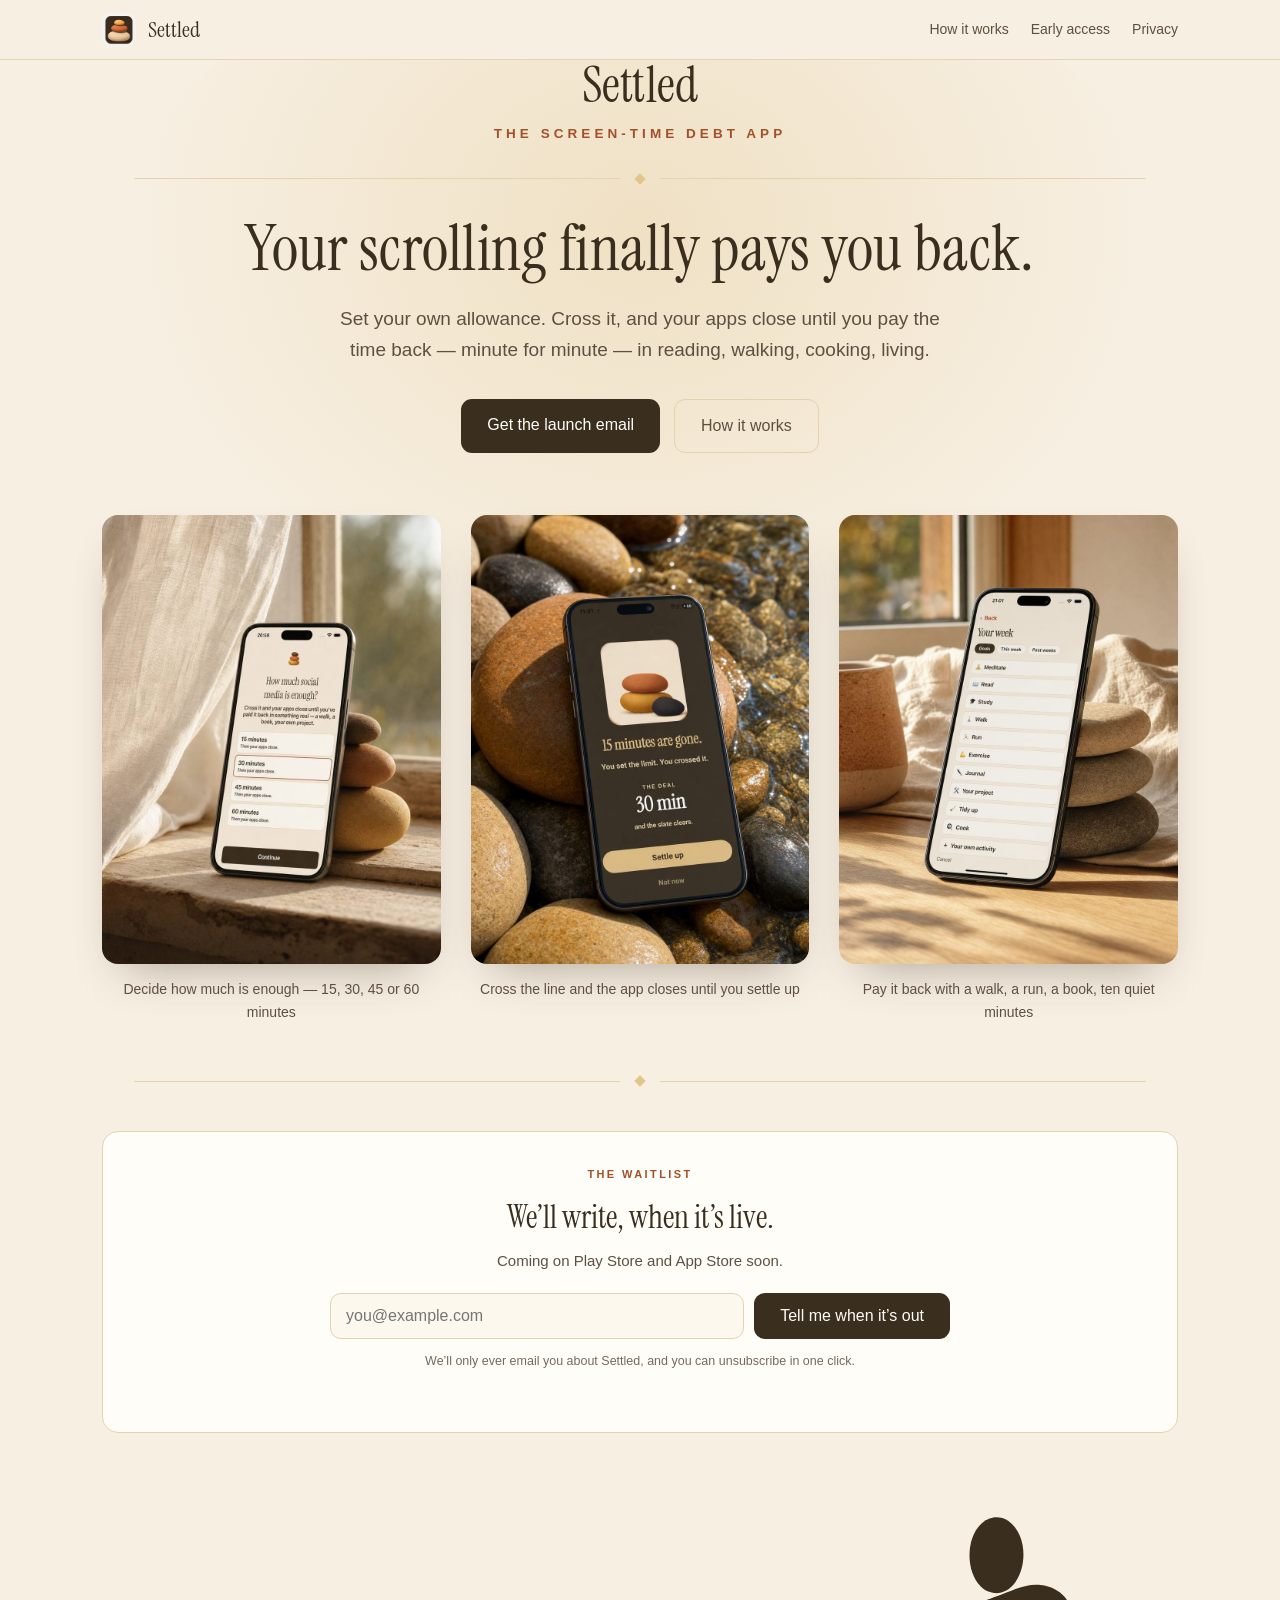
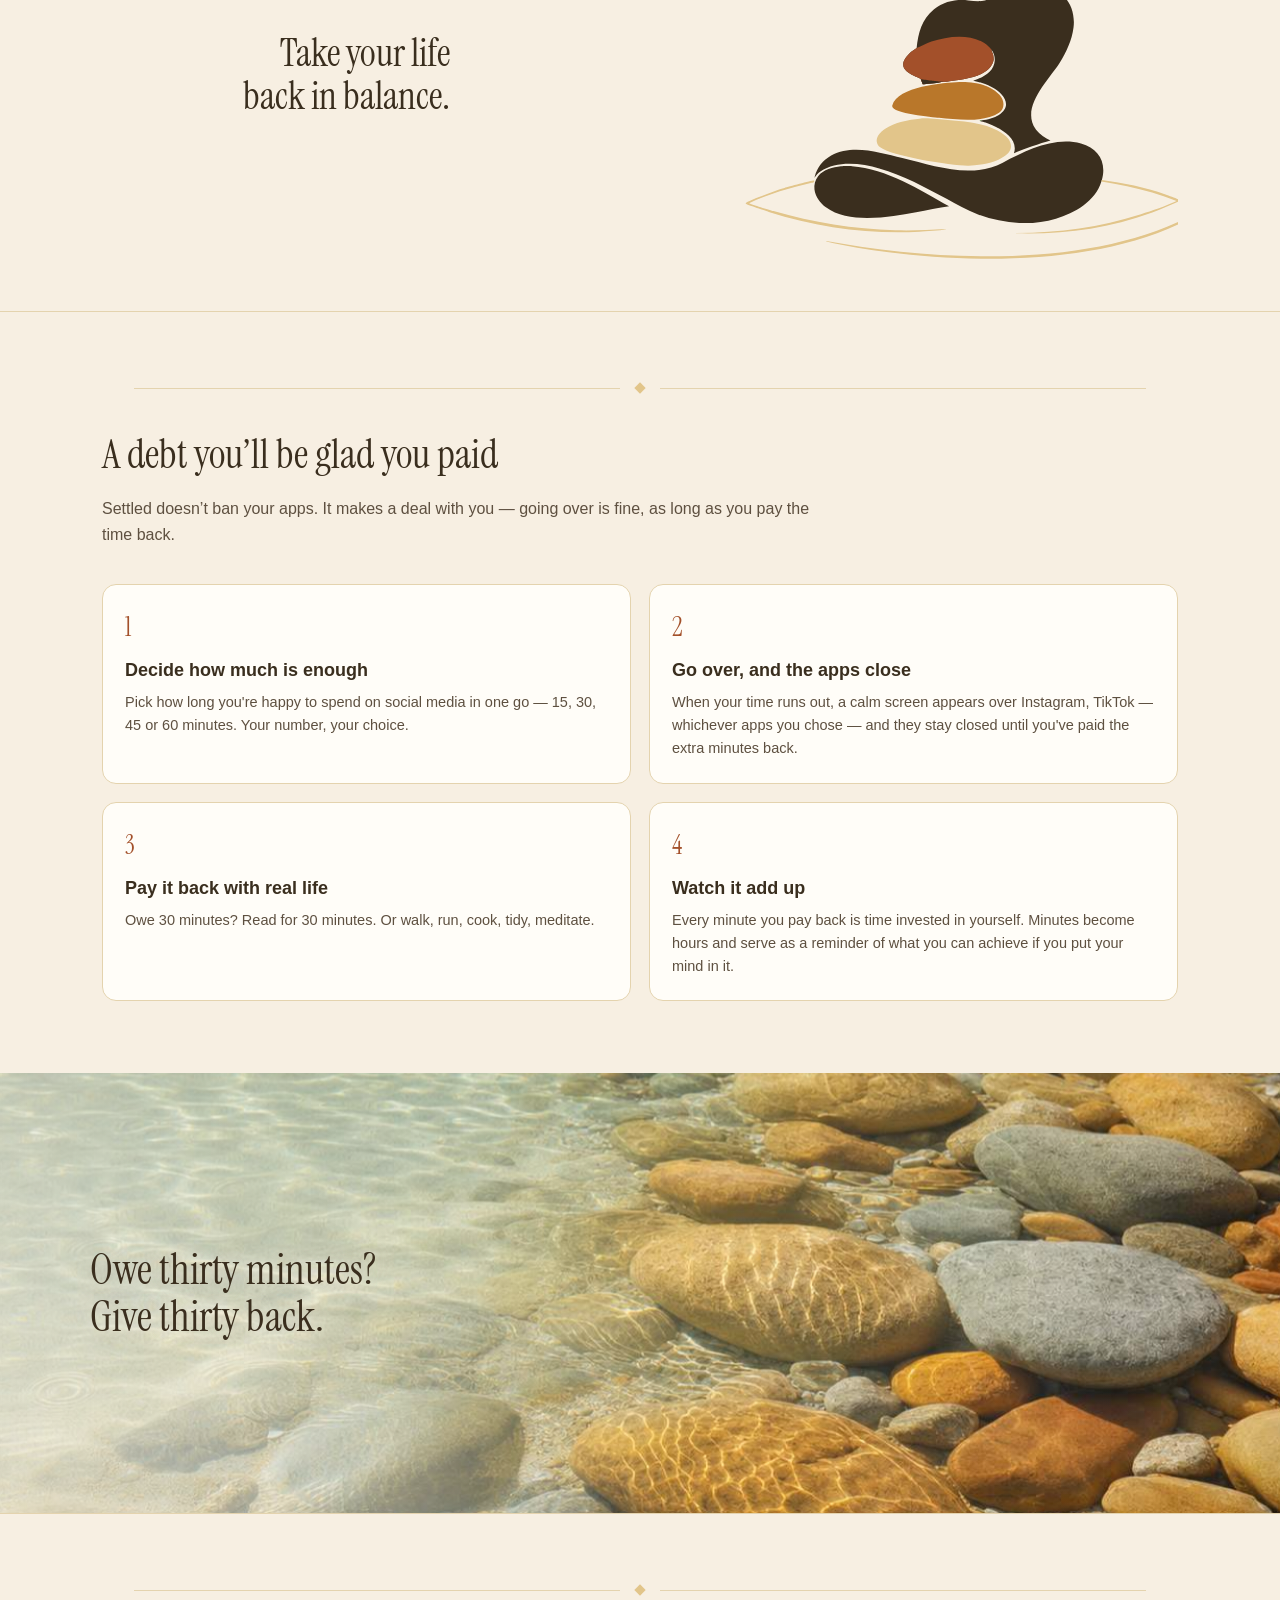
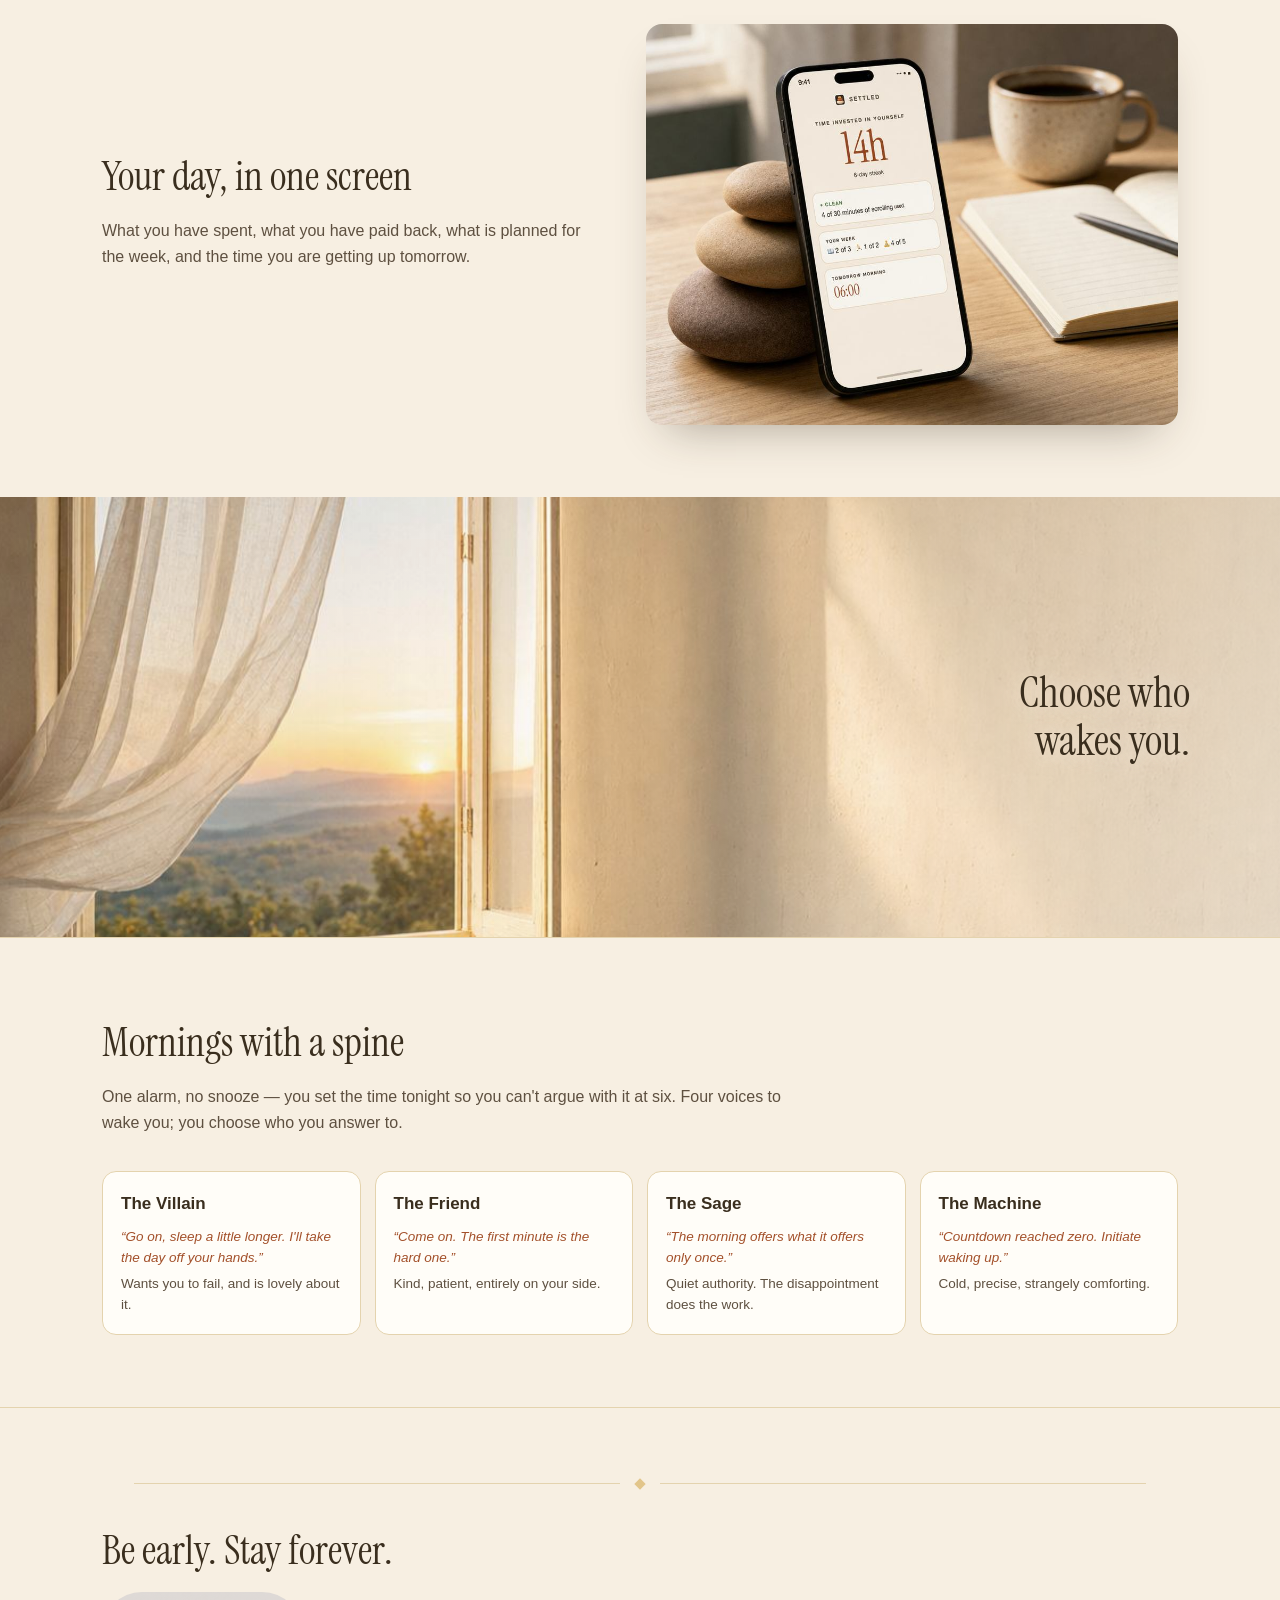
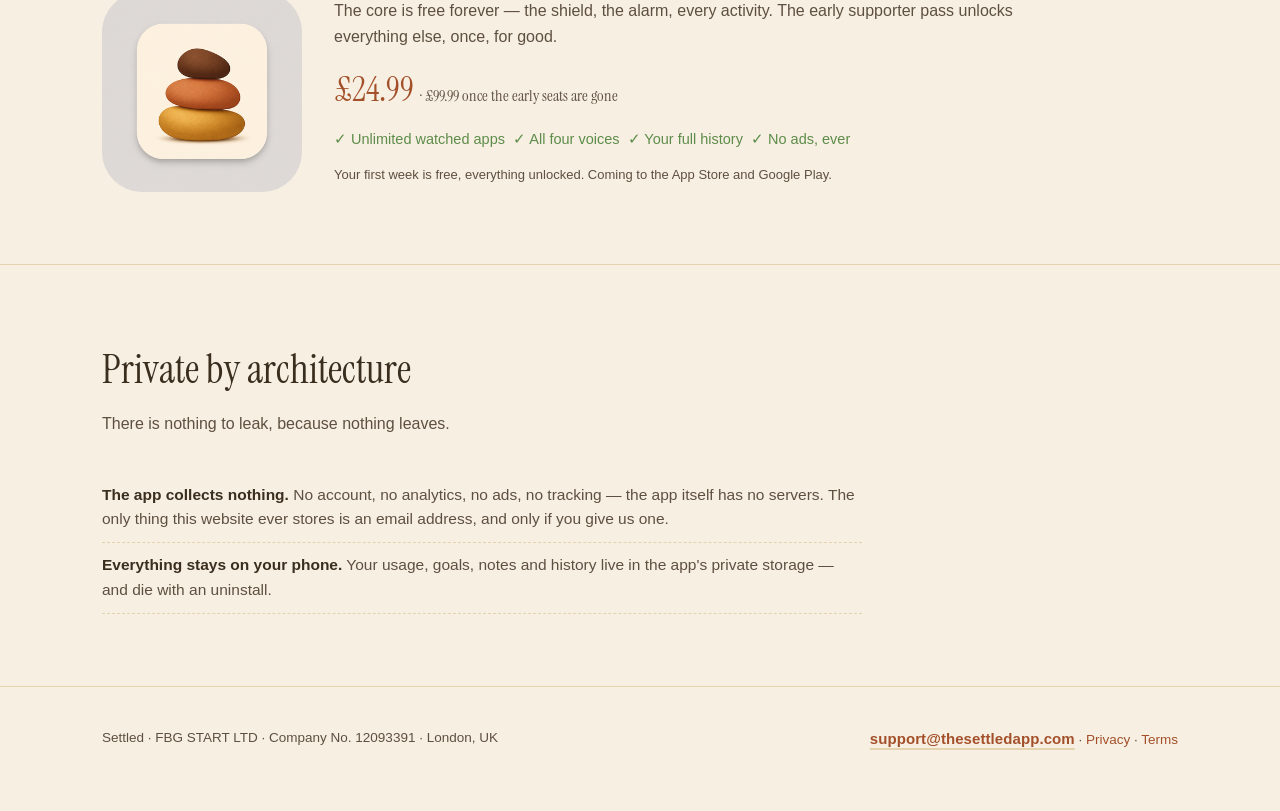
==== index.html @ 0d7b9deb "Mobile fixes: opt out of browser auto-dark, restore nav links, lower hero" ====
<!DOCTYPE html>
<html lang="en">
<head>
<meta charset="utf-8">
<meta name="viewport" content="width=device-width, initial-scale=1">
<meta name="color-scheme" content="only light">
<meta name="theme-color" content="#F7EFE2">
<title>Settled &#8212; turn scrolling into time invested in yourself</title>
<meta name="description" content="Set your own scrolling allowance. Cross it and your apps close until you pay the time back &#8212; minute for minute &#8212; in reading, walking, cooking, living. No ads, no tracking, collects nothing.">
<link rel="icon" type="image/png" href="[data-uri]">
<style>
@font-face{font-family:'Instrument Serif';src:url([data-uri]) format('truetype');font-display:swap}
:root{color-scheme:only light;--cream:#F7EFE2;--cream2:#FCF8EE;--paper:#FFFDF8;--gold:#E2C58A;--goldsoft:#E4D3AE;--ink:#3A2E1E;--inksoft:#5E5040;--sage:#5E8C4A;--terra:#A3502A}
*{margin:0;padding:0;box-sizing:border-box}
body{background:var(--cream);color:var(--ink);font-family:-apple-system,BlinkMacSystemFont,'Segoe UI',Roboto,sans-serif;line-height:1.6}
.serif{font-family:'Instrument Serif',Georgia,serif;font-weight:400}
.wrap{max-width:1140px;margin:0 auto;padding:0 32px}
nav{position:sticky;top:0;background:rgba(247,239,226,.92);backdrop-filter:blur(8px);border-bottom:1px solid var(--goldsoft);z-index:10}
.nav-in{display:flex;align-items:center;gap:12px;padding:12px 32px;max-width:1140px;margin:0 auto}
.nav-in img{width:34px;height:34px;border-radius:9px}
.nav-in .name{font-size:22px}
.nav-links{margin-left:auto;display:flex;gap:22px}
.nav-links a{color:var(--inksoft);text-decoration:none;font-size:14px}
.nav-links a:hover{color:var(--terra)}
header{padding:64px 0 56px;text-align:center;position:relative;overflow:hidden;isolation:isolate}
header:before{content:"";position:absolute;top:-14%;left:50%;transform:translateX(-50%);
  width:min(1100px,140%);height:min(760px,90%);border-radius:50%;pointer-events:none;z-index:-1;
  background:radial-gradient(ellipse at 50% 40%,rgba(226,197,138,.34),rgba(247,239,226,0) 66%)}
.hero-mark{display:flex;flex-direction:column;align-items:center;gap:13px;margin-bottom:30px}
.hero-mark .brand{font-size:clamp(34px,4.6vw,50px);letter-spacing:.005em;color:var(--ink);line-height:1}
.hero-mark .tag{font-size:clamp(12px,1.2vw,13.5px);letter-spacing:.30em;text-transform:uppercase;color:var(--terra);font-weight:700}

h1{font-size:clamp(38px,7vw,64px);line-height:1.12;letter-spacing:.3px;max-width:880px;margin:0 auto}
.sub{color:var(--inksoft);font-size:clamp(16px,2.6vw,19px);max-width:600px;margin:20px auto 0}
.cta-row{margin-top:34px;display:flex;gap:14px;justify-content:center;flex-wrap:wrap}
.btn{display:inline-block;padding:13px 26px;border-radius:11px;text-decoration:none;font-size:16px}
.btn-dark{background:var(--ink);color:var(--paper)}
.btn-ghost{border:1px solid var(--goldsoft);color:var(--inksoft)}
.note{color:var(--inksoft);font-size:13px;margin-top:14px}
.phone{margin:64px auto 0;width:300px;background:var(--ink);border-radius:36px;padding:10px;box-shadow:0 24px 60px rgba(58,46,30,.25)}
.screen{background:var(--cream);border-radius:28px;padding:22px 18px 18px;text-align:left}
.scr-label{font-size:10px;letter-spacing:2px;color:var(--ink);text-align:center;font-weight:600}
.scr-hero{font-size:44px;text-align:center;color:var(--terra);margin:6px 0 2px}
.scr-streak{font-size:11px;color:var(--inksoft);text-align:center;margin-bottom:14px}
.card{background:var(--paper);border:1px solid var(--goldsoft);border-radius:12px;padding:12px 14px;margin-bottom:9px}
.card .lab{font-size:9px;letter-spacing:1.6px;color:var(--inksoft)}
.card .line{font-size:13px;margin-top:3px}
.card .clean{color:var(--sage);font-size:10px;letter-spacing:1.4px;font-weight:700}
.card .time{font-size:22px;color:var(--terra)}
section{padding:72px 0;border-top:1px solid var(--goldsoft)}
section.band{padding:0;border-top:0}
h2{font-size:clamp(28px,4.5vw,40px);margin-bottom:10px}
.lead{color:var(--inksoft);max-width:720px;margin-bottom:36px}
.grid{display:grid;grid-template-columns:repeat(auto-fit,minmax(340px,1fr));gap:16px}
.tile{background:var(--paper);border:1px solid var(--goldsoft);border-radius:14px;padding:22px}
.tile .n{font-size:26px;color:var(--terra)}
.tile h3{font-size:18px;margin:8px 0 6px}
.tile p{font-size:14.5px;color:var(--inksoft)}
.quiet-list{list-style:none;max-width:760px}
.quiet-list li{padding:10px 0;border-bottom:1px dashed var(--goldsoft);font-size:15.5px;color:var(--inksoft)}
.quiet-list li strong{color:var(--ink)}
.voices{display:grid;grid-template-columns:repeat(auto-fit,minmax(210px,1fr));gap:14px;margin-top:8px}
.voice{background:var(--paper);border:1px solid var(--goldsoft);border-radius:14px;padding:18px}
.voice h4{font-size:17px}
.voice em{display:block;color:var(--terra);font-size:13.5px;font-style:italic;margin-top:8px}
.voice p{font-size:13.5px;color:var(--inksoft);margin-top:4px}
.support{display:flex;gap:32px;align-items:center;flex-wrap:wrap}
.support img{width:200px;height:200px;border-radius:40px}
.price-line{font-size:34px;color:var(--terra)}
.strike{color:var(--inksoft);font-size:16px}
.free-line{color:var(--sage);font-size:14.5px;margin-top:10px}
.shots{display:grid;grid-template-columns:repeat(3,1fr);gap:clamp(14px,2.4vw,30px);align-items:start}
.hero-shots{margin-top:clamp(38px,5vw,62px);text-align:left}
.today{display:grid;grid-template-columns:1fr 1.08fr;gap:clamp(24px,4vw,64px);align-items:center}
.today img{width:100%;border-radius:16px;box-shadow:0 22px 44px -22px rgba(58,46,30,.42)}
@media(max-width:820px){.today{grid-template-columns:1fr;gap:26px}}

.hero-shots .shots figcaption{font-size:14px;margin-top:14px}
.shots figure{margin:0;text-align:center}
.shots figure img{display:block;width:100%;border-radius:16px;
  box-shadow:0 22px 44px -22px rgba(58,46,30,.42)}
.shots figcaption{font-size:13.5px;color:var(--inksoft);margin-top:16px;padding:0 6px}
@media(max-width:900px){.shots{grid-template-columns:1fr;gap:34px}}
footer{border-top:1px solid var(--goldsoft);padding:40px 0 60px;color:var(--inksoft);font-size:13.5px}
footer a{color:var(--terra);text-decoration:none}
footer a[href^="mailto:"]{font-weight:700;font-size:15px;letter-spacing:.005em;
  text-decoration:underline;text-decoration-color:var(--goldsoft);text-underline-offset:4px;
  text-decoration-thickness:1.5px;transition:color .2s ease,text-decoration-color .2s ease}
footer a[href^="mailto:"]:hover{color:var(--ink);text-decoration-color:var(--terra)}
.foot-in{display:flex;justify-content:space-between;gap:20px;flex-wrap:wrap;max-width:1140px;margin:0 auto;padding:0 32px}

.orn{display:flex;align-items:center;gap:16px;max-width:1140px;margin:0 auto 30px;padding:0 32px}
.orn i{width:8px;height:8px;background:var(--gold);transform:rotate(45deg);flex:0 0 auto}
.orn u{flex:1;height:1px;background:var(--goldsoft);text-decoration:none}
.band{position:relative;margin:0;padding:0;border:0}
.band img{display:block;width:100%;height:clamp(240px,38vw,440px);object-fit:cover}
.band .cap{position:absolute;inset:0;display:flex;align-items:center;justify-content:center;text-align:center;padding:0 28px}
.band .cap p{font-size:clamp(23px,3.9vw,42px);line-height:1.14;color:#FFFDF8;max-width:720px;
 text-shadow:0 2px 30px rgba(40,28,16,.8),0 1px 6px rgba(40,28,16,.6)}
.band .scrim{position:absolute;inset:0;background:linear-gradient(180deg,rgba(58,46,30,.16),rgba(58,46,30,.42))}
.band.left .cap{justify-content:flex-start;text-align:left;padding-left:clamp(32px,7vw,110px)}
.band.left .cap p{color:var(--ink);max-width:min(46%,520px);text-shadow:0 1px 18px rgba(247,239,226,.85)}
.band.left .scrim{background:linear-gradient(90deg,rgba(247,239,226,.62),rgba(247,239,226,.12) 55%,rgba(58,46,30,.06))}
.band.right .cap{justify-content:flex-end;text-align:right;padding-right:clamp(32px,7vw,110px)}
.band.right .cap p{color:var(--ink);max-width:min(46%,520px);text-shadow:0 1px 18px rgba(247,239,226,.85)}
.band.right .scrim{background:linear-gradient(270deg,rgba(247,239,226,.66),rgba(247,239,226,.14) 55%,rgba(58,46,30,.06))}
/* the illustration band is a two-column block, so the line always sits
   right beside the artwork instead of drifting to the far edge */
.band.art{background:var(--cream);display:grid;grid-template-columns:.66fr 1.34fr;
  align-items:center;gap:clamp(8px,1.6vw,26px);max-width:1140px;margin:0 auto;padding:26px 32px 34px}
.band.art img{position:static;width:100%;height:auto;object-fit:contain;object-position:left center;
  transform:none!important;order:2;justify-self:start}
.band.art .scrim{display:none}
.band.art .cap{position:static;inset:auto;display:flex;justify-content:flex-end;
  align-items:center;text-align:right;padding:0;order:1}
.band.art .cap p{color:var(--ink);max-width:100%;text-shadow:none;
  font-size:clamp(23px,3.1vw,38px)}
@media(max-width:820px){
  .band.art{grid-template-columns:1fr;gap:6px;padding:22px 24px 30px}
  .band.art img{order:2;justify-self:center;object-position:center}
  .band.art .cap{justify-content:center;text-align:center;order:-1}
}
.wl-wrap{margin-top:40px;background:var(--paper);border:1px solid var(--goldsoft);border-radius:16px;padding:28px 26px}
.wl-eyebrow{font-size:11px;letter-spacing:2.4px;text-transform:uppercase;color:var(--terra);font-weight:700}
.wl-h{font-size:clamp(24px,3.6vw,32px);margin:8px 0 6px}
.wl-sub{color:var(--inksoft);font-size:15px;max-width:520px;margin-bottom:20px}
.wl-row{display:flex;gap:10px;flex-wrap:wrap}
.wl-row input[type=email]{flex:1 1 260px;min-width:0;padding:13px 15px;font-size:16px;color:var(--ink);
 background:var(--cream2);border:1px solid var(--goldsoft);border-radius:11px;font-family:inherit}
.wl-row input[type=email]:focus{outline:none;border-color:var(--terra);box-shadow:0 0 0 3px rgba(163,80,42,.13)}
.wl-row button{border:0;cursor:pointer;font-family:inherit;padding:13px 26px;font-size:16px;border-radius:11px}
.wl-consent{display:flex;gap:10px;align-items:flex-start;margin-top:14px;font-size:13px;color:var(--inksoft);max-width:560px;cursor:pointer}
.wl-consent input{margin-top:3px;accent-color:var(--terra);flex:0 0 auto}
.wl-msg{margin-top:14px;font-size:14.5px;min-height:1.2em}
.wl-msg.ok{color:var(--sage)} .wl-msg.err{color:var(--terra)}
.wl-fine{margin-top:12px;font-size:12.5px;color:var(--inksoft);opacity:.85;max-width:520px}
#join{padding:46px 0 14px;border-top:0;scroll-margin-top:74px}
.wl-top{margin-top:0;text-align:center;padding:34px 26px 30px}
.wl-top .wl-sub{margin-left:auto;margin-right:auto}
.wl-top .wl-row{justify-content:center;max-width:620px;margin:0 auto}
.wl-top .wl-fine{margin-left:auto;margin-right:auto}
.join-rule{max-width:1140px;margin:54px auto 0;padding:0 32px}
.join-rule .orn{margin-bottom:0}
.hp{position:absolute;left:-9999px;width:1px;height:1px;opacity:0}

.js .rv{opacity:0;transform:translateY(22px);
  transition:opacity .75s cubic-bezier(.22,.61,.36,1),transform .75s cubic-bezier(.22,.61,.36,1)}
.js .rv.in{opacity:1;transform:none}
.js .rv-d1{transition-delay:.09s}.js .rv-d2{transition-delay:.18s}
.js .rv-d3{transition-delay:.27s}.js .rv-d4{transition-delay:.36s}
.band{overflow:hidden}
.js .band img{will-change:transform}
nav{transition:box-shadow .3s ease}
nav.stuck{box-shadow:0 6px 24px rgba(58,46,30,.07)}
.how-grid{display:block;margin-top:8px}


.how-steps{display:grid;grid-template-columns:1fr 1fr;gap:18px}
.how-steps .tile{margin-bottom:0;height:100%}
@media(max-width:820px){.how-steps{grid-template-columns:1fr}}
@media(prefers-reduced-motion:reduce){
  .js .rv{opacity:1;transform:none;transition:none}
  .js .band img{transform:none!important}
}
@media(max-width:640px){.nav-in{padding:10px 18px;gap:9px}.nav-in .name{font-size:19px}.nav-links{margin-left:auto;display:flex;gap:14px}.nav-links a{font-size:12.5px;white-space:nowrap}header.wrap{padding:104px 32px 48px}}@media(max-width:380px){.nav-in{padding:10px 14px;gap:7px}.nav-in img{width:30px;height:30px}.nav-in .name{font-size:17px}.nav-links{gap:11px}.nav-links a{font-size:11.5px}header.wrap{padding:92px 22px 42px}}
</style>
</head>
<body>

<nav><div class="nav-in">
<img src="[data-uri]" alt="">
<span class="name serif">Settled</span>
<div class="nav-links">
<a href="#how">How it works</a><a href="#early">Early access</a><a href="#privacy">Privacy</a>
</div>
</div></nav>

<header class="wrap">
<div class="hero-mark rv">
  <div class="brand serif">Settled</div>
  <div class="tag">The screen-time debt app</div>
</div>
<div class="orn"><u></u><i></i><u></u></div>
<h1 class="serif rv rv-d1">Your scrolling finally pays&nbsp;you back.</h1>
<p class="sub">Set your own allowance. Cross it, and your apps close until you pay the time back &#8212; minute for minute &#8212; in reading, walking, cooking, living.</p>
<div class="cta-row">
<a class="btn btn-dark" href="#join">Get the launch email</a>
<a class="btn btn-ghost" href="#how">How it works</a>
</div>

<div class="hero-shots">
<div class="shots">
<figure class="rv rv-d1"><img src="[data-uri]" alt="Settled on a phone"><figcaption>Decide how much is enough &mdash; 15, 30, 45 or 60 minutes</figcaption></figure>
<figure class="rv rv-d2"><img src="[data-uri]" alt="Settled on a phone"><figcaption>Cross the line and the app closes until you settle up</figcaption></figure>
<figure class="rv rv-d3"><img src="[data-uri]" alt="Settled on a phone"><figcaption>Pay it back with a walk, a run, a book, ten quiet minutes</figcaption></figure>
</div>
</div>
</header>

<div class="join-rule"><div class="orn"><u></u><i></i><u></u></div></div>
<section id="join"><div class="wrap">
<div class="wl-wrap wl-top rv">
<div class="wl-eyebrow">The waitlist</div>
<h3 class="wl-h serif">We&rsquo;ll write, when it&rsquo;s live.</h3>
<p class="wl-sub">Coming on Play Store and App Store soon.</p>
<form class="wl" id="wl" method="POST" action="https://docs.google.com/forms/d/e/1FAIpQLSdwTvyCsfsTumaFrdtELssVnXqiqrcBOQdKMse6s9aOMKNKPg/formResponse" target="_blank">
 <div class="wl-row">
  <label for="wl-email" style="position:absolute;left:-9999px">Email address</label>
  <input id="wl-email" type="email" name="entry.1779763616" required placeholder="you@example.com" autocomplete="email" inputmode="email">
  <button type="submit" class="btn-dark">Tell me when it&rsquo;s out</button>
 </div>
 <input type="text" name="_gotcha" class="hp" tabindex="-1" autocomplete="off" aria-hidden="true">
 <p class="wl-fine">We&rsquo;ll only ever email you about Settled, and you can unsubscribe in one click.</p>
 <p class="wl-msg" id="wl-msg" role="status" aria-live="polite"></p>
</form>
</div>
</div></section>

<section class="band art">
 <img src="[data-uri]" alt="Three stacked stones and a seated figure">
 <div class="scrim"></div>
 <div class="cap"><p class="serif rv">Take your life<br>back in balance.</p></div>
</section>


<section id="how"><div class="wrap">
<div class="orn"><u></u><i></i><u></u></div>
<h2 class="serif rv">A debt you&rsquo;ll be glad you paid</h2>
<p class="lead rv rv-d1">Settled doesn&rsquo;t ban your apps. It makes a deal with you &mdash; going over is fine, as long as you pay the time back.</p>
<div class="how-grid">
<div class="how-steps">
<div class="rv rv-d1"><div class="tile"><div class="n serif">1</div><h3>Decide how much is enough</h3><p>Pick how long you're happy to spend on social media in one go &#8212; 15, 30, 45 or 60 minutes. Your number, your choice.</p></div></div>
<div class="rv rv-d2"><div class="tile"><div class="n serif">2</div><h3>Go over, and the apps close</h3><p>When your time runs out, a calm screen appears over Instagram, TikTok &#8212; whichever apps you chose &#8212; and they stay closed until you've paid the extra minutes back.</p></div></div>
<div class="rv rv-d3"><div class="tile"><div class="n serif">3</div><h3>Pay it back with real life</h3><p>Owe 30 minutes? Read for 30 minutes. Or walk, run, cook, tidy, meditate.</p></div></div>
<div class="rv rv-d4"><div class="tile"><div class="n serif">4</div><h3>Watch it add up</h3><p>Every minute you pay back is time invested in yourself. Minutes become hours and serve as a reminder of what you can achieve if you put your mind in it.</p></div></div>
</div>
</div>
</div></section>


<section class="band left">
 <img src="[data-uri]" alt="River stones under clear water">
 <div class="scrim"></div>
 <div class="cap"><p class="serif rv">Owe thirty minutes?<br>Give thirty back.</p></div>
</section>


<section id="today"><div class="wrap">
<div class="orn"><u></u><i></i><u></u></div>
<div class="today">
<div><h2 class="serif rv">Your day, in one screen</h2>
<p class="lead rv rv-d1">What you have spent, what you have paid back, what is planned for the week, and the time you are getting up tomorrow.</p></div>
<img class="rv rv-d2" src="[data-uri]" alt="The Settled home screen">
</div>
</div></section>

<section class="band right">
 <img src="[data-uri]" alt="An open window at first light">
 <div class="scrim"></div>
 <div class="cap"><p class="serif rv">Choose who<br>wakes you.</p></div>
</section>
<section id="morning"><div class="wrap">
<h2 class="serif rv">Mornings with a spine</h2>
<p class="lead rv rv-d1">One alarm, no snooze &#8212; you set the time tonight so you can't argue with it at six. Four voices to wake you; you choose who you answer to.</p>
<div class="voices">
<div class="voice rv"><h4>The Villain</h4><em>&ldquo;Go on, sleep a little longer. I'll take the day off your hands.&rdquo;</em><p>Wants you to fail, and is lovely about it.</p></div>
<div class="voice rv"><h4>The Friend</h4><em>&ldquo;Come on. The first minute is the hard one.&rdquo;</em><p>Kind, patient, entirely on your side.</p></div>
<div class="voice rv"><h4>The Sage</h4><em>&ldquo;The morning offers what it offers only once.&rdquo;</em><p>Quiet authority. The disappointment does the work.</p></div>
<div class="voice rv"><h4>The Machine</h4><em>&ldquo;Countdown reached zero. Initiate waking up.&rdquo;</em><p>Cold, precise, strangely comforting.</p></div>
</div>
</div></section>









<section id="early"><div class="wrap">
<div class="orn"><u></u><i></i><u></u></div>
<h2 class="serif rv">Be early. Stay forever.</h2>
<div class="support rv">
<img src="[data-uri]" alt="Settled icon">
<div>
<p class="lead rv rv-d1" style="margin-bottom:14px">The core is free forever &mdash; the shield, the alarm, every activity. The early supporter pass unlocks everything else, once, for good.</p>
<div class="price-line serif">&pound;24.99 <span class="strike">&middot; &pound;99.99 once the early seats are gone</span></div>
<p class="free-line">&#10003; Unlimited watched apps &nbsp;&#10003; All four voices &nbsp;&#10003; Your full history &nbsp;&#10003; No ads, ever</p>
<p class="note" style="text-align:left">Your first week is free, everything unlocked. Coming to the App&nbsp;Store and Google&nbsp;Play.</p>
</div>
</div>


</div></section>

<section id="privacy"><div class="wrap">
<h2 class="serif rv">Private by architecture</h2>
<p class="lead rv rv-d1">There is nothing to leak, because nothing leaves.</p>
<ul class="quiet-list">
<li><strong>The app collects nothing.</strong> No account, no analytics, no ads, no tracking &mdash; the app itself has no servers. The only thing this website ever stores is an email address, and only if you give us one.</li>
<li><strong>Everything stays on your phone.</strong> Your usage, goals, notes and history live in the app's private storage &#8212; and die with an uninstall.</li>
</ul>
</div></section>

<footer><div class="foot-in">
<div>Settled &#183; FBG START LTD &#183; Company No. 12093391 &#183; London, UK</div>
<div><a href="mailto:support@thesettledapp.com">support@thesettledapp.com</a> &#183; <a href="/privacy.html">Privacy</a> &#183; <a href="/terms.html">Terms</a></div>
</div></footer>


<script>
(function(){
 var f=document.getElementById('wl'), m=document.getElementById('wl-msg');
 if(!f) return;
 f.addEventListener('submit', function(e){
  e.preventDefault();
  if(f.querySelector('.hp') && f.querySelector('.hp').value){ return; }  // bot
  var b=f.querySelector('button'), o=b.textContent;
  var addr=f.querySelector('input[type=email]').value;
  b.disabled=true; b.textContent='Sending\u2026'; m.className='wl-msg'; m.textContent='';
  var d=new FormData();
  d.append('entry.1779763616', addr);
  // Google Forms does not send CORS headers, so the response is opaque by design:
  // a resolved promise means the request left the browser, which is the most the
  // page can know. A network failure still lands in catch().
  fetch(f.action,{method:'POST',mode:'no-cors',body:d})
   .then(function(){ f.reset(); m.className='wl-msg ok';
     m.textContent='You\u2019re on the list. We\u2019ll write when it\u2019s live.';
     b.textContent='Done'; })
   .catch(function(){ b.disabled=false; b.textContent=o; m.className='wl-msg err';
     m.textContent='That didn\u2019t send. Try again, or email support@thesettledapp.com.'; });
 });
})();
</script>

<script>
/* Motion is added only when JS runs, so the page is complete without it. */
(function(){
 /* Failsafe: whatever happens below, nothing stays hidden. */
 function showAll(){ [].forEach.call(document.querySelectorAll('.rv'), function(e){ e.classList.add('in'); }); }
 setTimeout(showAll, 2500);
 try {
 var R = window.matchMedia && window.matchMedia('(prefers-reduced-motion: reduce)').matches;
 document.documentElement.className += ' js';
 if (R) { [].forEach.call(document.querySelectorAll('.rv'), function(e){ e.classList.add('in'); }); return; }

 /* 1. reveal on entry */
 if ('IntersectionObserver' in window) {
   var io = new IntersectionObserver(function(es){
     es.forEach(function(e){ if(e.isIntersecting){ e.target.classList.add('in'); io.unobserve(e.target); } });
   }, {rootMargin:'0px 0px -12% 0px', threshold:0.08});
   [].forEach.call(document.querySelectorAll('.rv'), function(e){ io.observe(e); });
 } else {
   [].forEach.call(document.querySelectorAll('.rv'), function(e){ e.classList.add('in'); });
 }

 /* 2. parallax on the photographic bands + nav hairline, one rAF loop */
 var bands = [].slice.call(document.querySelectorAll('.band')),
     nav   = document.querySelector('nav'),
     tick  = false;
 bands.forEach(function(b){ var i=b.querySelector('img'); if(i) i.style.transform='scale(1.14)'; });
 function frame(){
   tick = false;
   var vh = window.innerHeight;
   bands.forEach(function(b){
     var img = b.querySelector('img'); if(!img) return;
     var r = b.getBoundingClientRect();
     if (r.bottom < -100 || r.top > vh + 100) return;
     /* -1 above the fold .. 1 below it */
     var p = (r.top + r.height/2 - vh/2) / (vh/2 + r.height/2);
     img.style.transform = 'translate3d(0,' + (p * 7).toFixed(2) + '%,0) scale(1.14)';
   });
   if (nav) nav.classList.toggle('stuck', window.scrollY > 12);
 }
 function onScroll(){ if(!tick){ tick=true; requestAnimationFrame(frame); } }
 addEventListener('scroll', onScroll, {passive:true});
 addEventListener('resize', onScroll, {passive:true});
 frame();

 /* 3. the hero figure counts up once */
 var hero = document.querySelector('header .scr-hero');
 if (hero && 'IntersectionObserver' in window) {
   var target = parseInt(hero.textContent,10) || 14, started = false;
   var ho = new IntersectionObserver(function(es){
     es.forEach(function(e){
       if(!e.isIntersecting || started) return;
       started = true; ho.disconnect();
       var t0 = null, dur = 1100;
       (function step(ts){
         if(!t0) t0 = ts;
         var k = Math.min(1,(ts-t0)/dur), eased = 1-Math.pow(1-k,3);
         hero.textContent = Math.round(eased*target) + 'h';
         if(k < 1) requestAnimationFrame(step);
       })(performance.now());
     });
   }, {threshold:0.6});
   ho.observe(hero);
 }
 } catch(err) { showAll(); }
})();
</script>
</body>
</html>
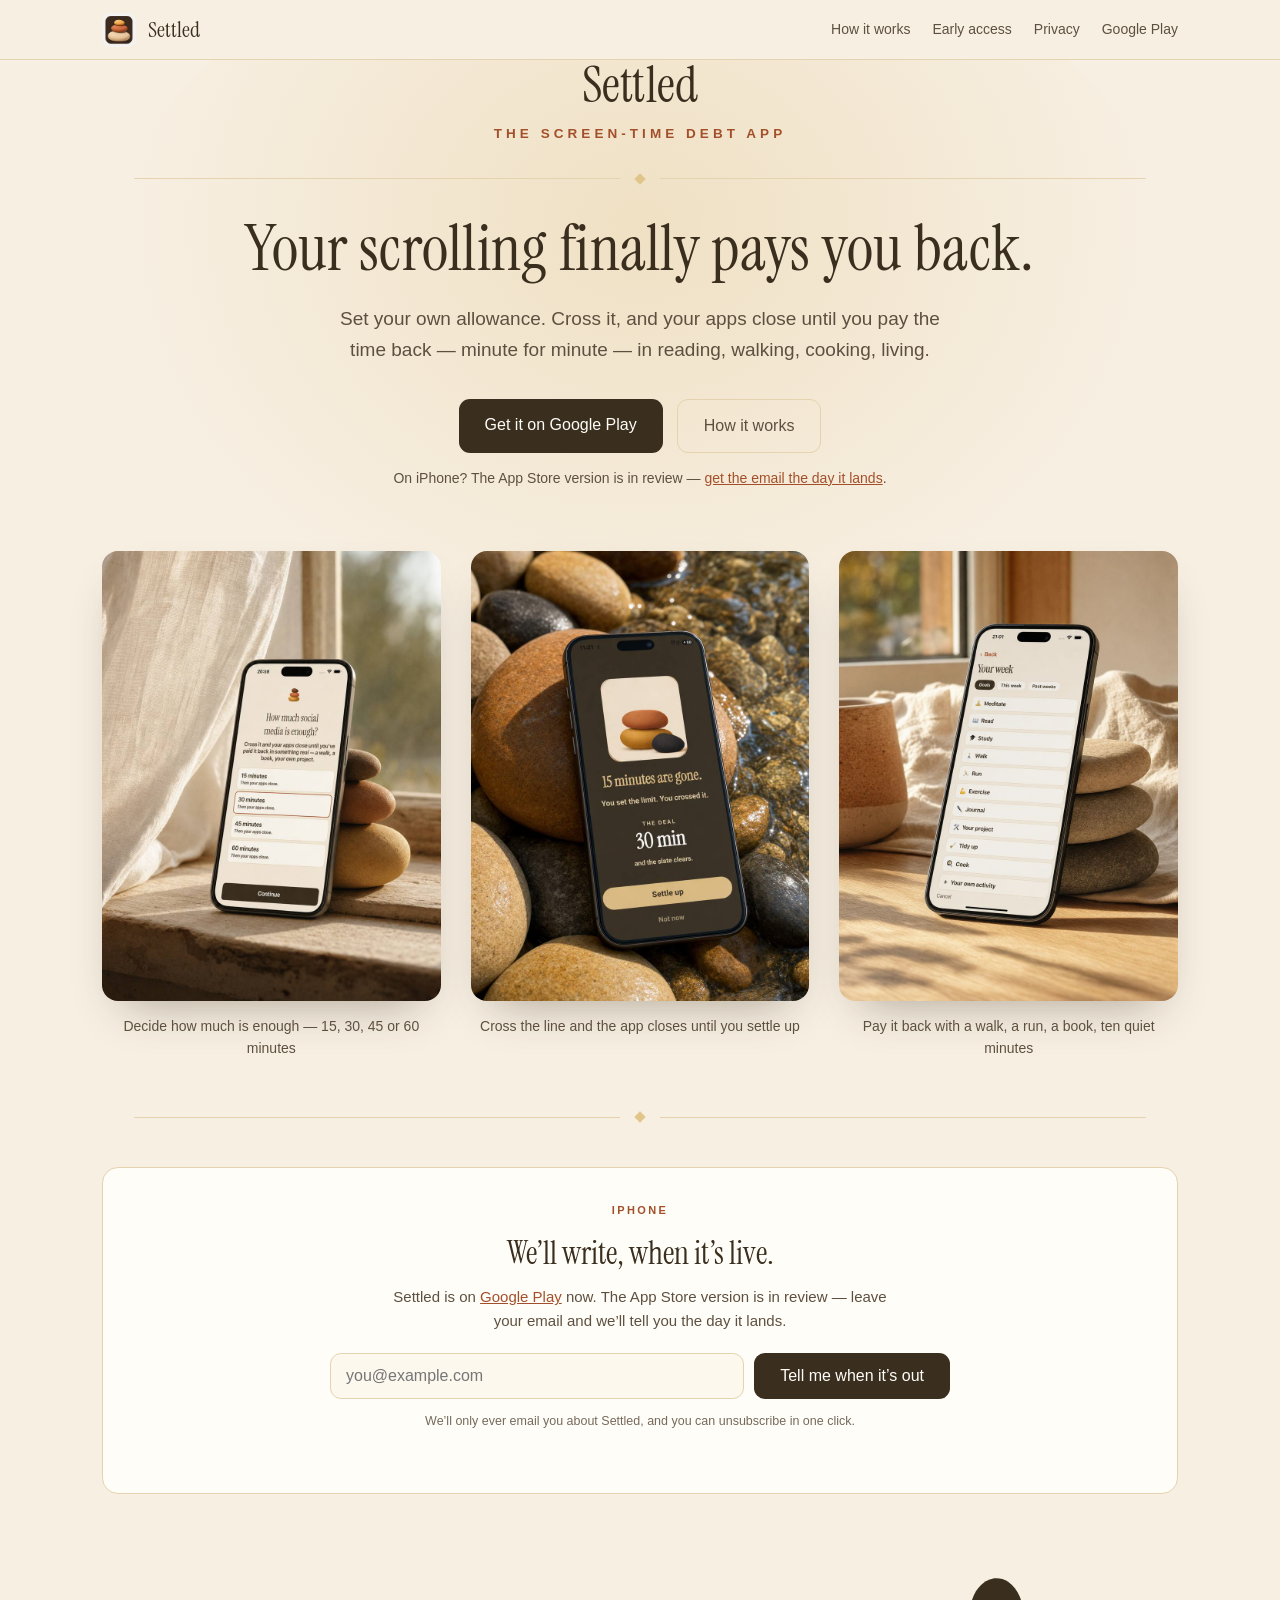
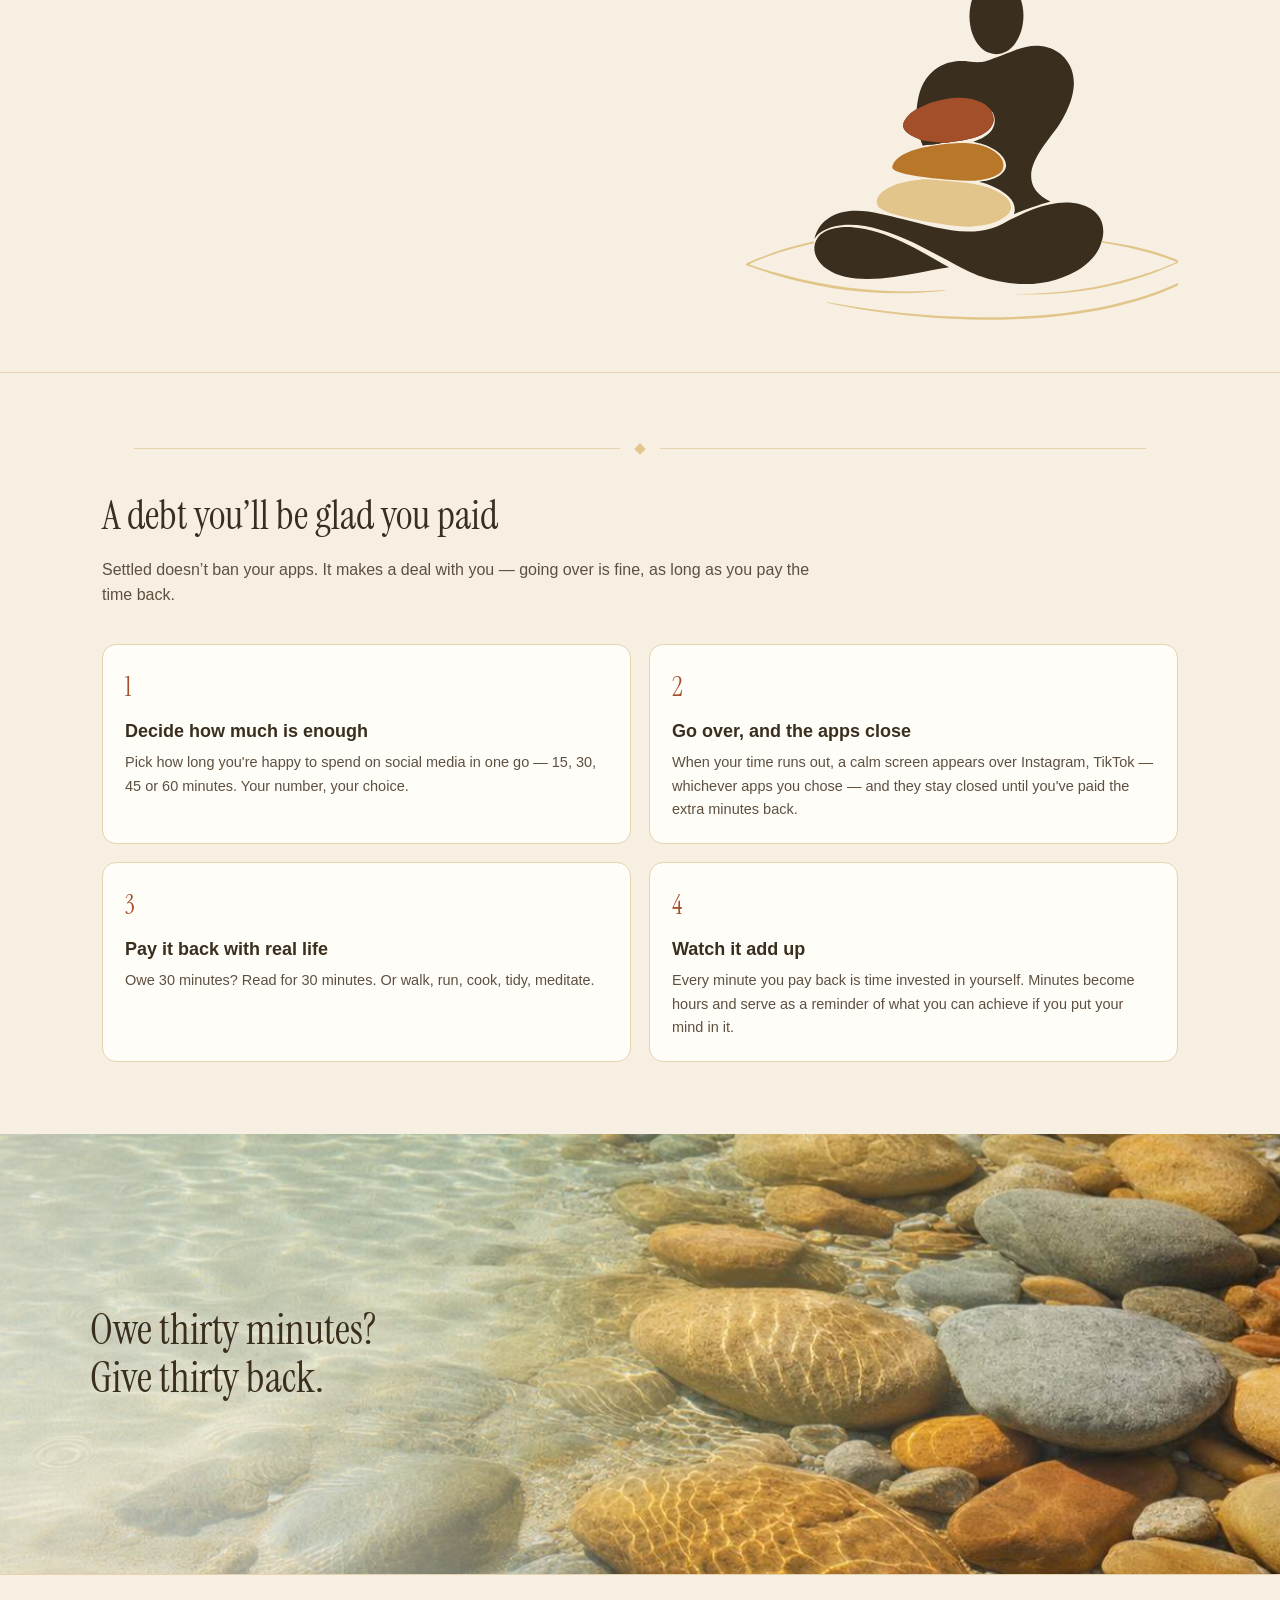
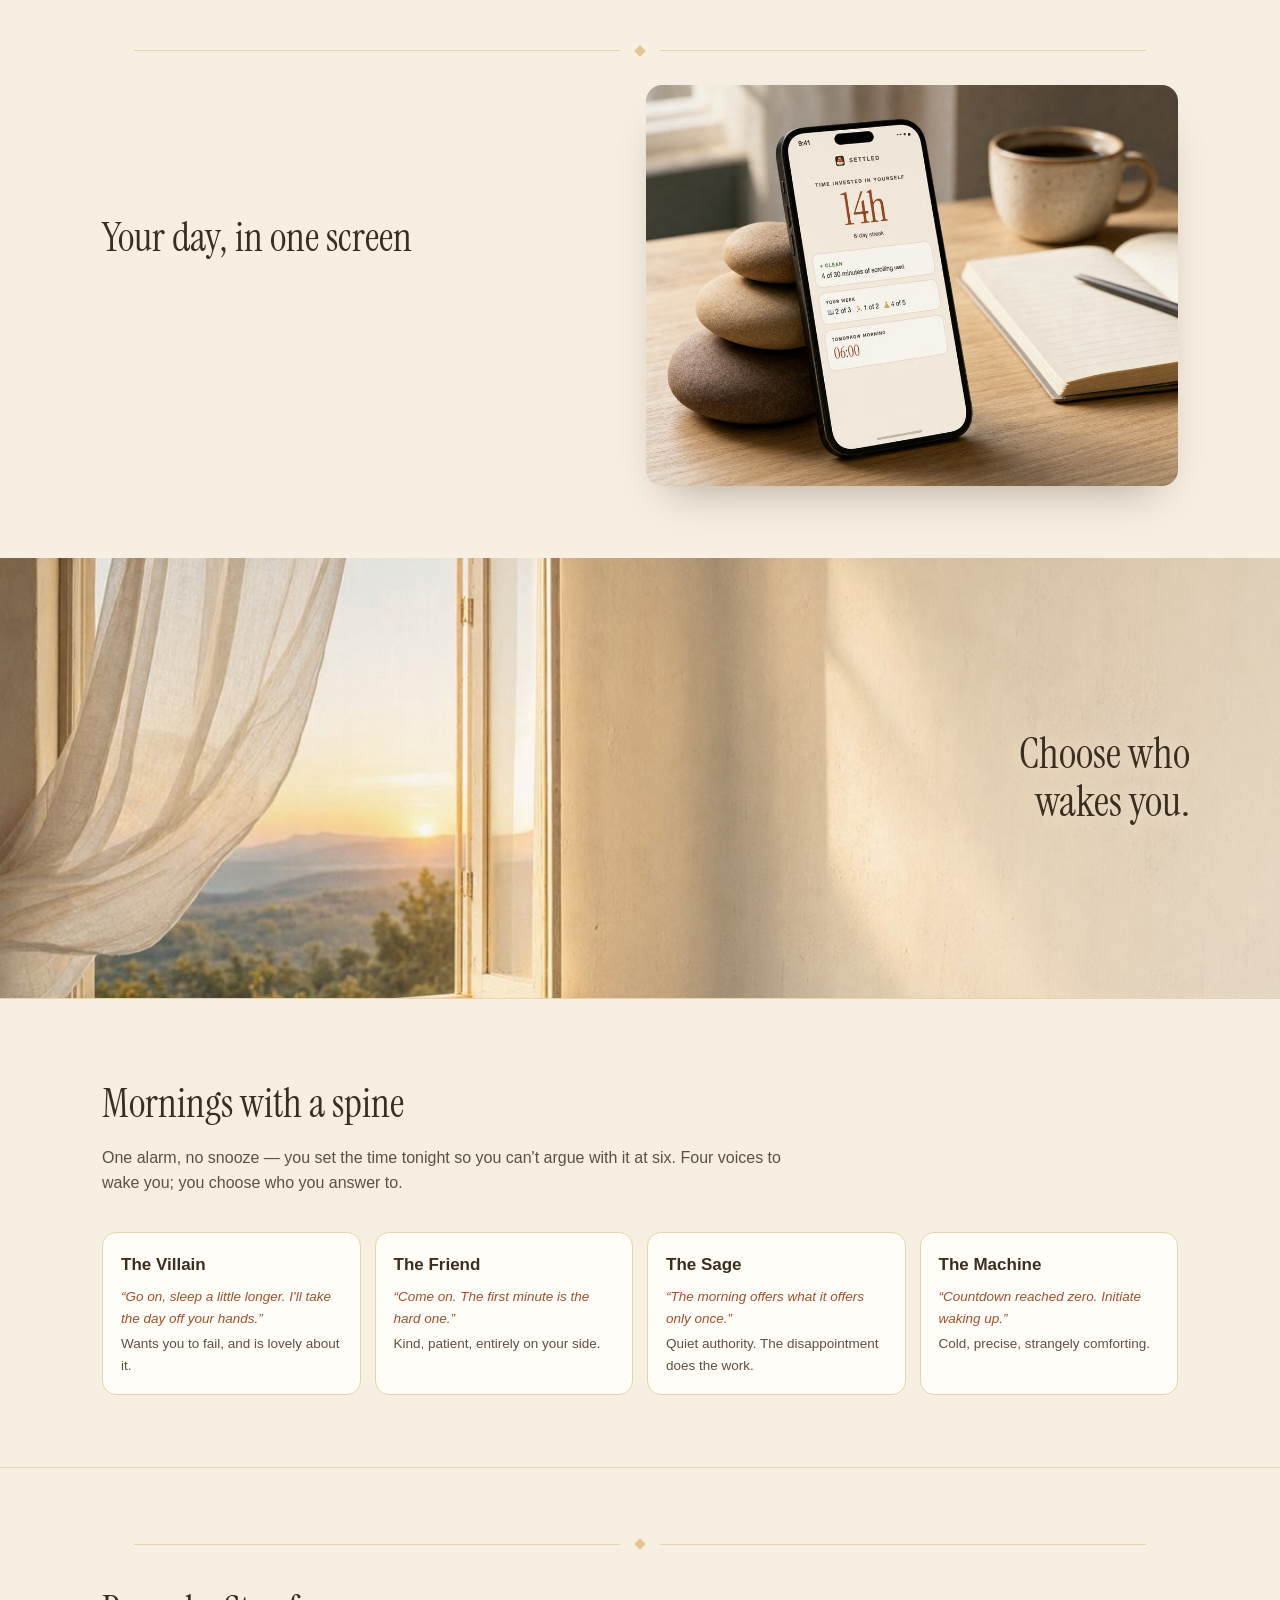
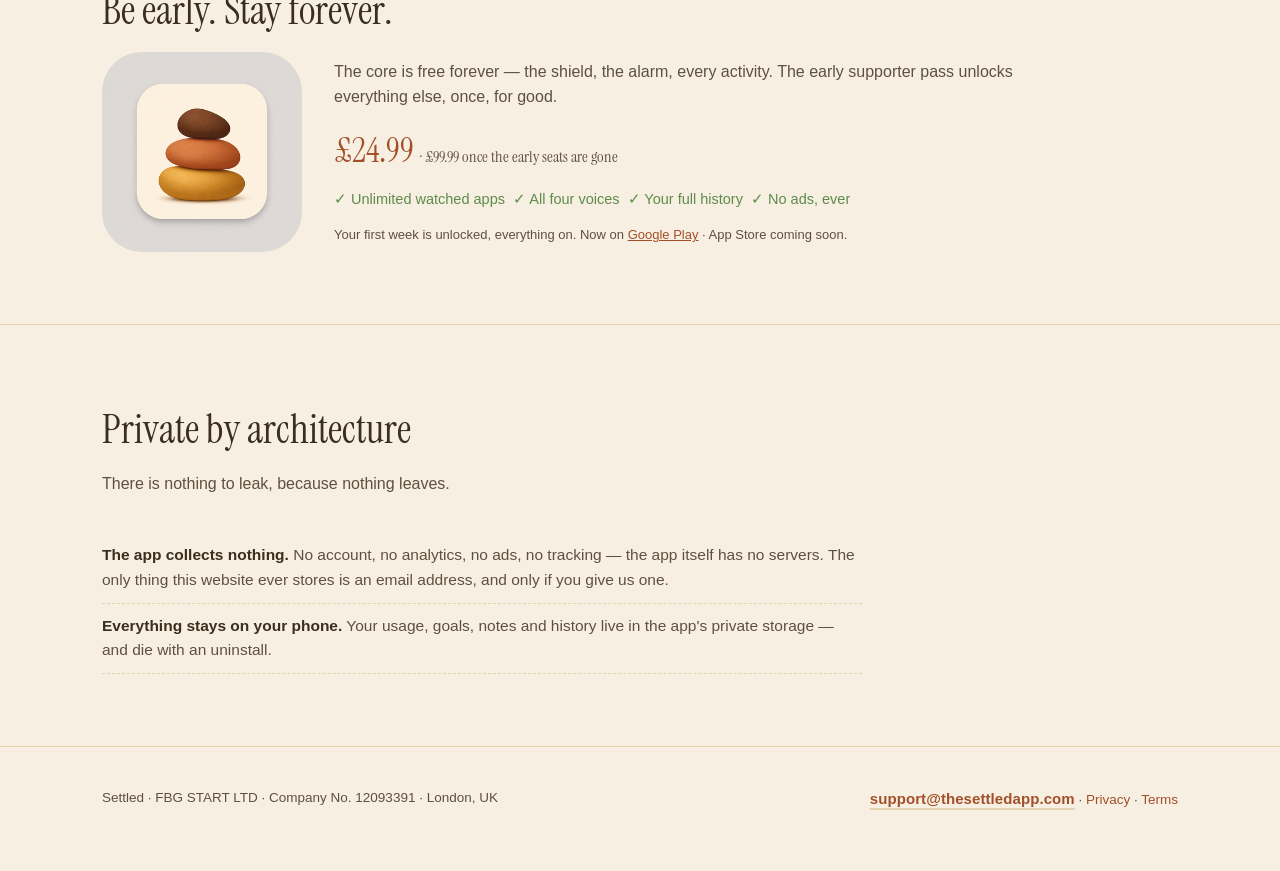
==== commit 595104c6: "Live on Google Play: Play link in nav, hero and early-access; App Store marked as in review" ====
--- a/index.html
+++ b/index.html
@@ -171,7 +171,7 @@
 <img src="[data-uri]" alt="">
 <span class="name serif">Settled</span>
 <div class="nav-links">
-<a href="#how">How it works</a><a href="#early">Early access</a><a href="#privacy">Privacy</a>
+<a href="#how">How it works</a><a href="#early">Early access</a><a href="#privacy">Privacy</a><a href="https://play.google.com/store/apps/details?id=com.fbgstart.discipline">Google Play</a>
 </div>
 </div></nav>
 
@@ -184,9 +184,10 @@
 <h1 class="serif rv rv-d1">Your scrolling finally pays&nbsp;you back.</h1>
 <p class="sub">Set your own allowance. Cross it, and your apps close until you pay the time back &#8212; minute for minute &#8212; in reading, walking, cooking, living.</p>
 <div class="cta-row">
-<a class="btn btn-dark" href="#join">Get the launch email</a>
+<a class="btn btn-dark" href="https://play.google.com/store/apps/details?id=com.fbgstart.discipline">Get it on Google Play</a>
 <a class="btn btn-ghost" href="#how">How it works</a>
 </div>
+<p class="sub" style="margin-top:14px;font-size:14px">On iPhone? The App Store version is in review &#8212; <a href="#join" style="color:var(--terra)">get the email the day it lands</a>.</p>
 
 <div class="hero-shots">
 <div class="shots">
@@ -200,9 +201,9 @@
 <div class="join-rule"><div class="orn"><u></u><i></i><u></u></div></div>
 <section id="join"><div class="wrap">
 <div class="wl-wrap wl-top rv">
-<div class="wl-eyebrow">The waitlist</div>
+<div class="wl-eyebrow">iPhone</div>
 <h3 class="wl-h serif">We&rsquo;ll write, when it&rsquo;s live.</h3>
-<p class="wl-sub">Coming on Play Store and App Store soon.</p>
+<p class="wl-sub">Settled is on <a href="https://play.google.com/store/apps/details?id=com.fbgstart.discipline" style="color:var(--terra)">Google Play</a> now. The App Store version is in review &#8212; leave your email and we&#8217;ll tell you the day it lands.</p>
 <form class="wl" id="wl" method="POST" action="https://docs.google.com/forms/d/e/1FAIpQLSdwTvyCsfsTumaFrdtELssVnXqiqrcBOQdKMse6s9aOMKNKPg/formResponse" target="_blank">
  <div class="wl-row">
   <label for="wl-email" style="position:absolute;left:-9999px">Email address</label>
@@ -287,7 +288,7 @@
 <p class="lead rv rv-d1" style="margin-bottom:14px">The core is free forever &mdash; the shield, the alarm, every activity. The early supporter pass unlocks everything else, once, for good.</p>
 <div class="price-line serif">&pound;24.99 <span class="strike">&middot; &pound;99.99 once the early seats are gone</span></div>
 <p class="free-line">&#10003; Unlimited watched apps &nbsp;&#10003; All four voices &nbsp;&#10003; Your full history &nbsp;&#10003; No ads, ever</p>
-<p class="note" style="text-align:left">Your first week is free, everything unlocked. Coming to the App&nbsp;Store and Google&nbsp;Play.</p>
+<p class="note" style="text-align:left">Your first week is unlocked, everything on. Now on <a href="https://play.google.com/store/apps/details?id=com.fbgstart.discipline" style="color:var(--terra)">Google&nbsp;Play</a> &#183; App&nbsp;Store coming soon.</p>
 </div>
 </div>
 
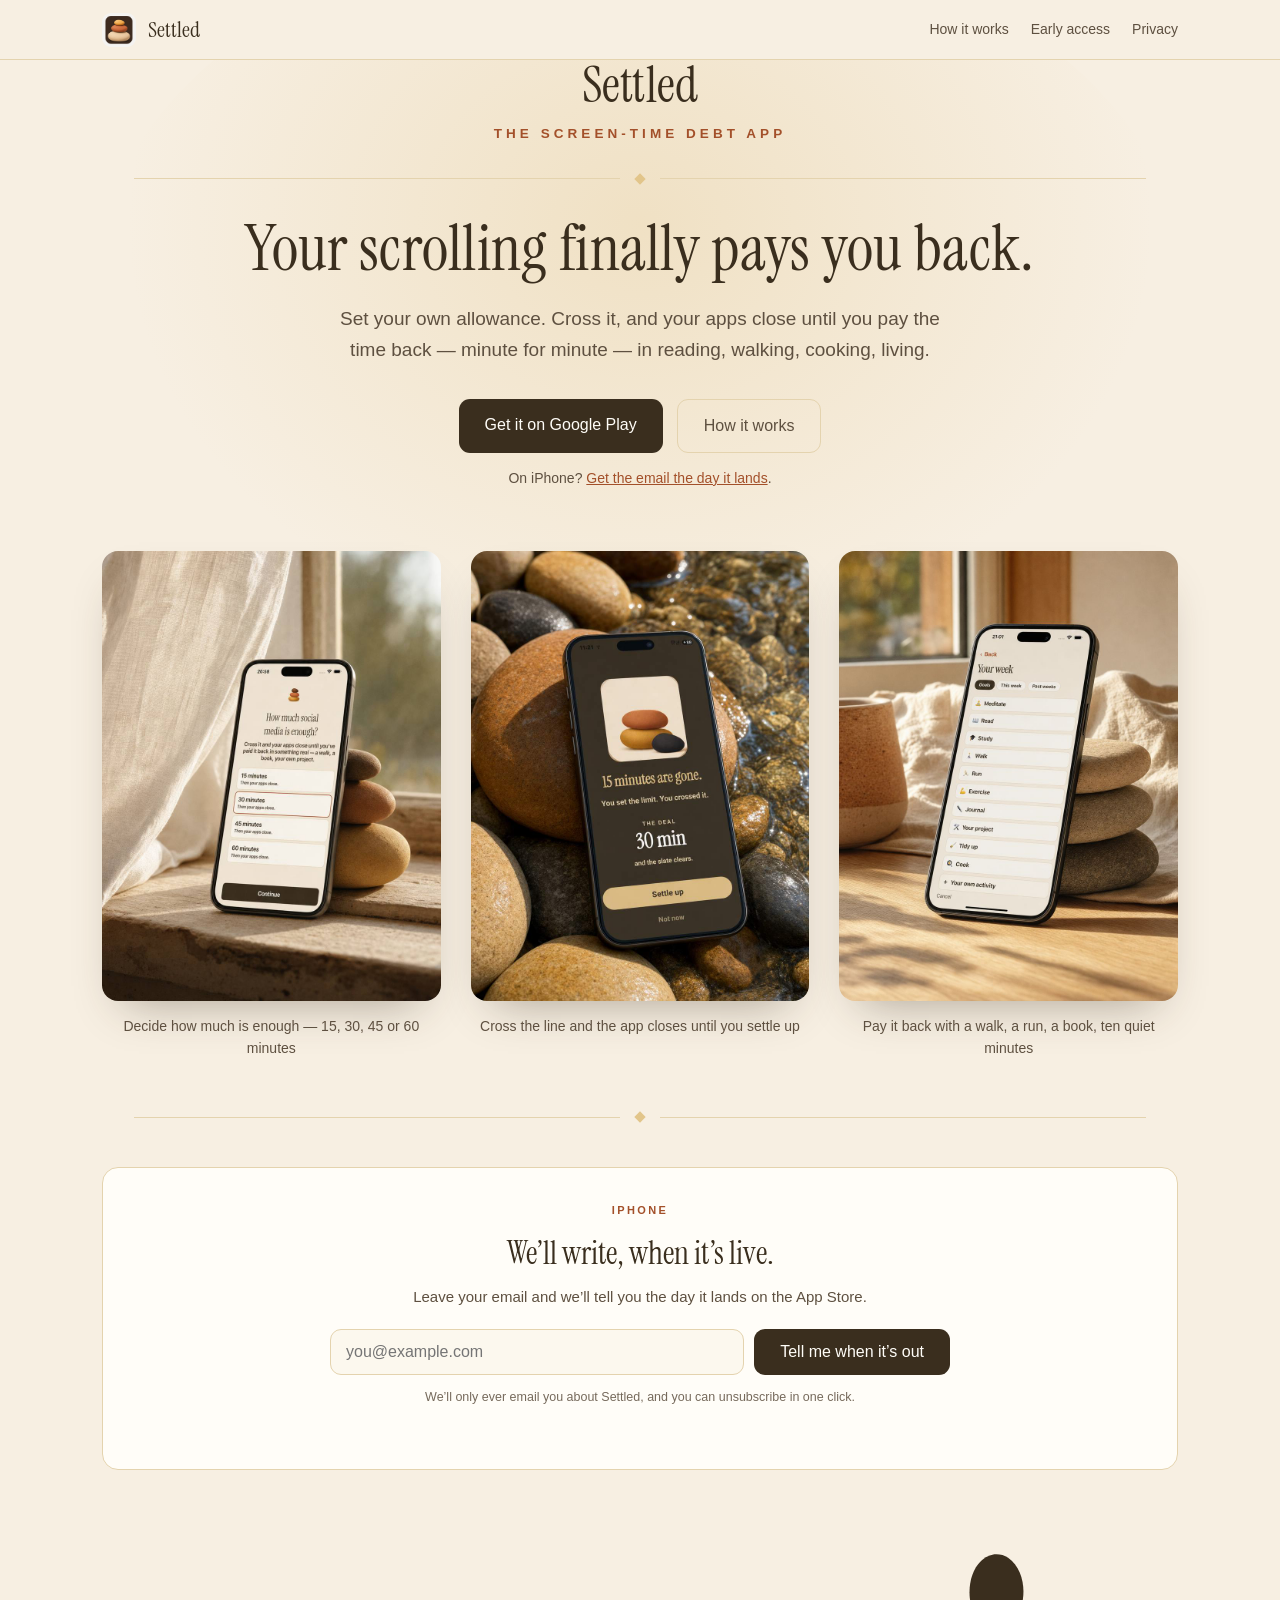
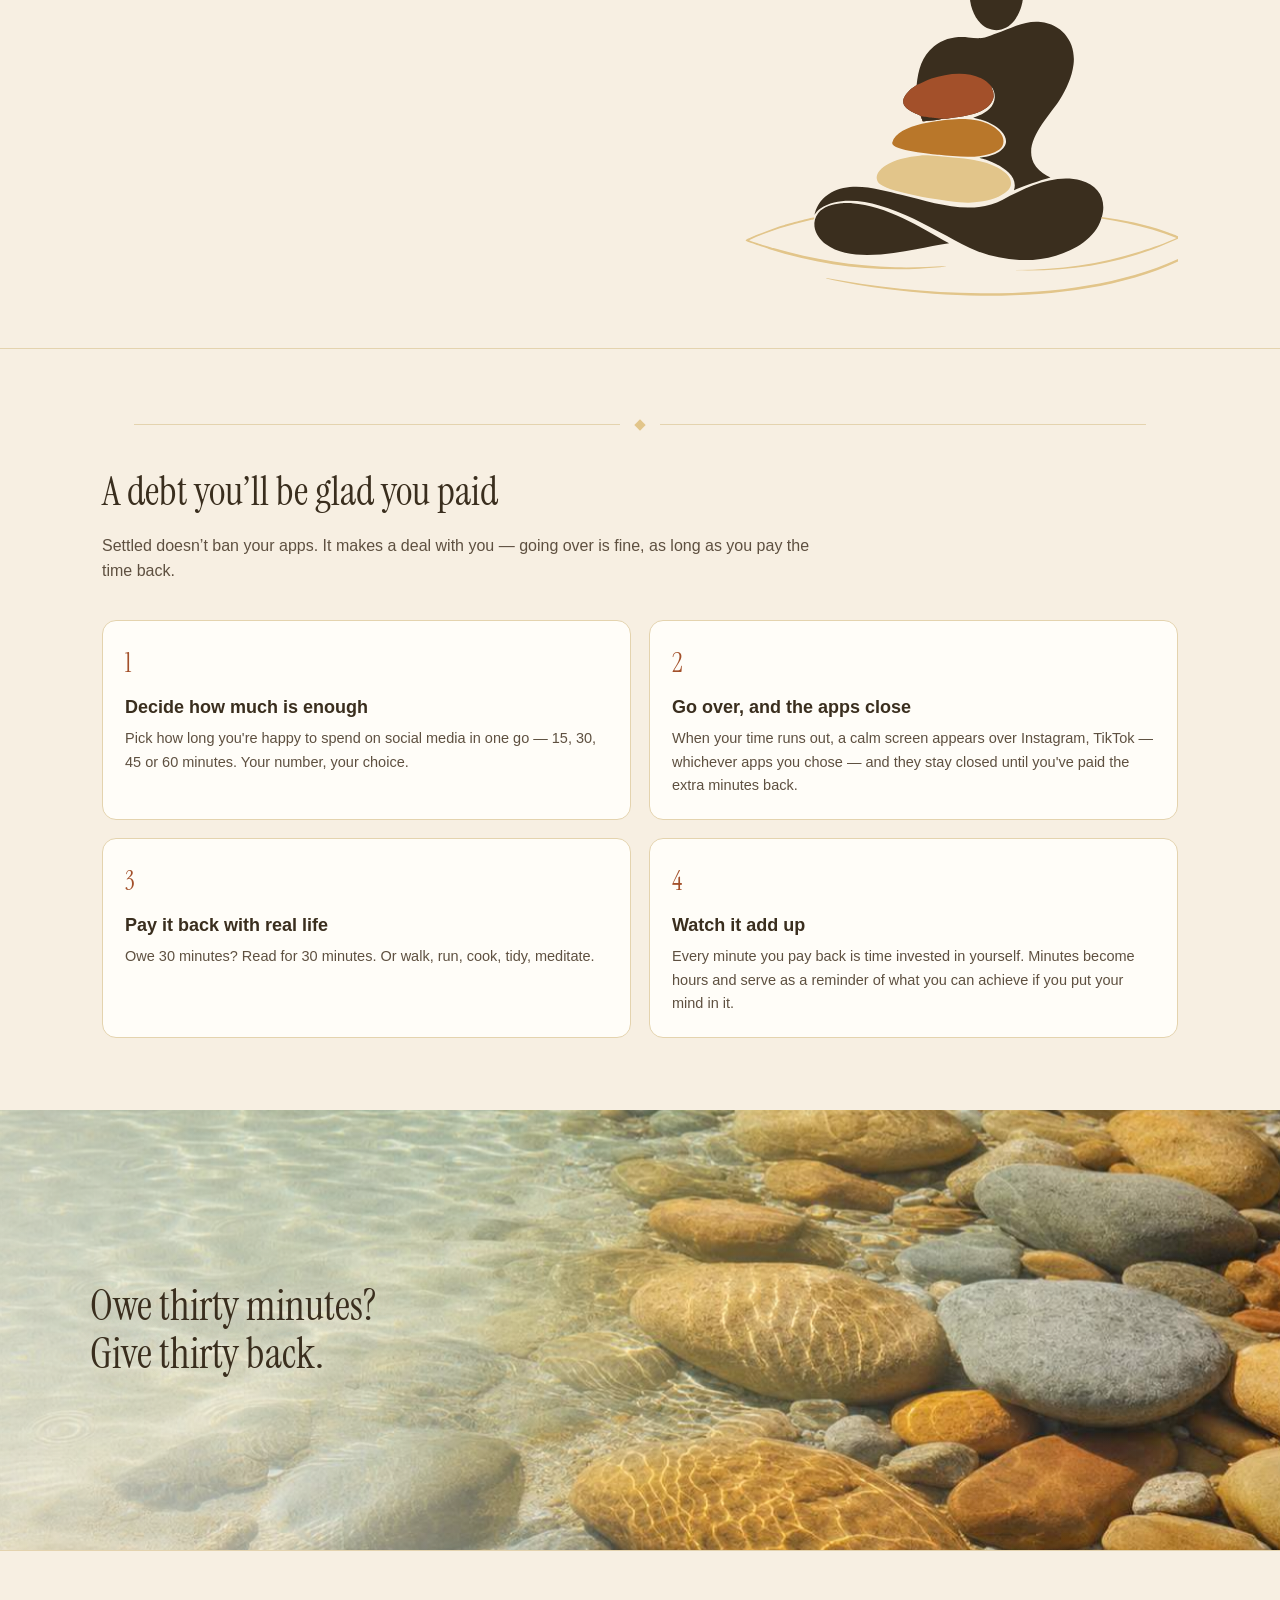
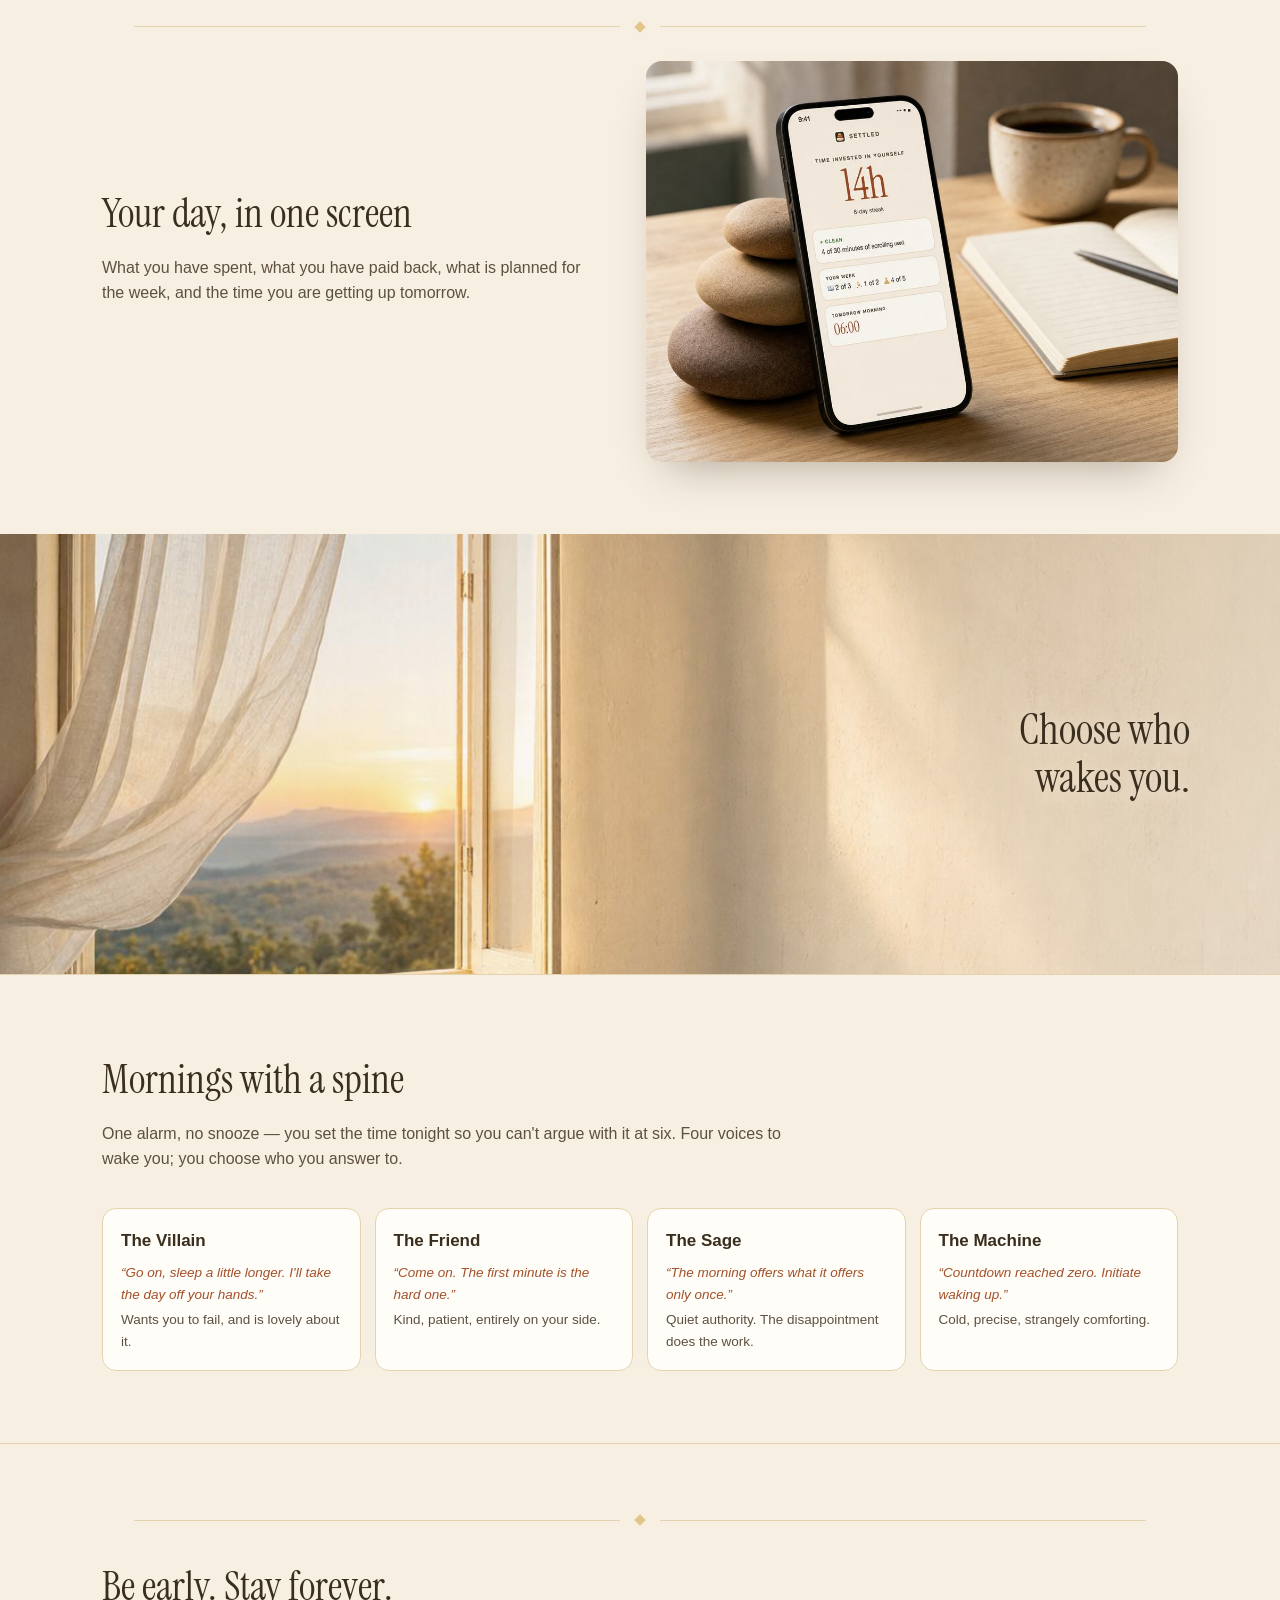
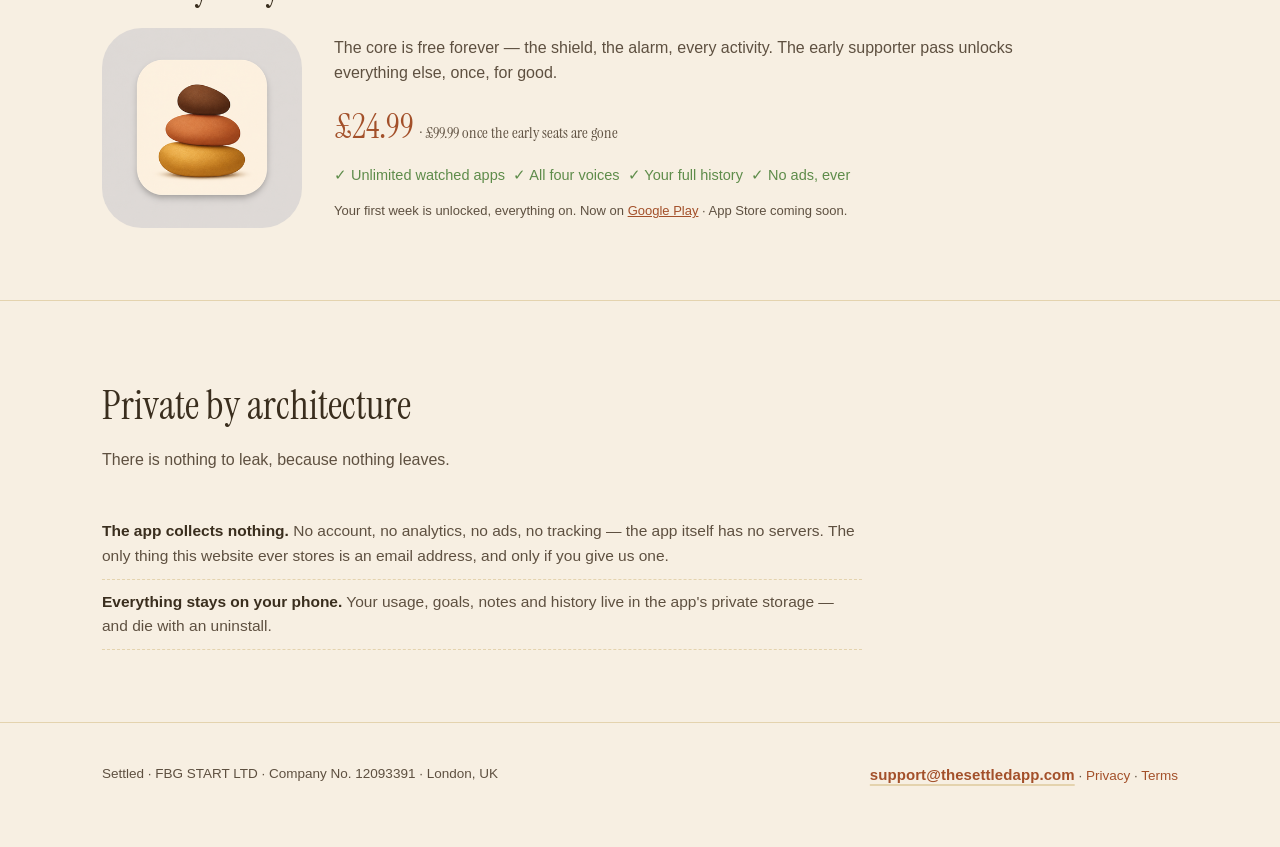
==== commit a56469f1: "Drop 'in review' copy and nav Play link; tighten mobile hero spacing" ====
--- a/index.html
+++ b/index.html
@@ -162,7 +162,7 @@
   .js .rv{opacity:1;transform:none;transition:none}
   .js .band img{transform:none!important}
 }
-@media(max-width:640px){.nav-in{padding:10px 18px;gap:9px}.nav-in .name{font-size:19px}.nav-links{margin-left:auto;display:flex;gap:14px}.nav-links a{font-size:12.5px;white-space:nowrap}header.wrap{padding:104px 32px 48px}}@media(max-width:380px){.nav-in{padding:10px 14px;gap:7px}.nav-in img{width:30px;height:30px}.nav-in .name{font-size:17px}.nav-links{gap:11px}.nav-links a{font-size:11.5px}header.wrap{padding:92px 22px 42px}}
+@media(max-width:640px){.nav-in{padding:10px 18px;gap:9px}.nav-in .name{font-size:19px}.nav-links{margin-left:auto;display:flex;gap:14px}.nav-links a{font-size:12.5px;white-space:nowrap}header.wrap{padding:34px 32px 44px}}@media(max-width:380px){.nav-in{padding:10px 14px;gap:7px}.nav-in img{width:30px;height:30px}.nav-in .name{font-size:17px}.nav-links{gap:11px}.nav-links a{font-size:11.5px}header.wrap{padding:28px 22px 38px}}
 </style>
 </head>
 <body>
@@ -171,7 +171,7 @@
 <img src="[data-uri]" alt="">
 <span class="name serif">Settled</span>
 <div class="nav-links">
-<a href="#how">How it works</a><a href="#early">Early access</a><a href="#privacy">Privacy</a><a href="https://play.google.com/store/apps/details?id=com.fbgstart.discipline">Google Play</a>
+<a href="#how">How it works</a><a href="#early">Early access</a><a href="#privacy">Privacy</a>
 </div>
 </div></nav>
 
@@ -187,7 +187,7 @@
 <a class="btn btn-dark" href="https://play.google.com/store/apps/details?id=com.fbgstart.discipline">Get it on Google Play</a>
 <a class="btn btn-ghost" href="#how">How it works</a>
 </div>
-<p class="sub" style="margin-top:14px;font-size:14px">On iPhone? The App Store version is in review &#8212; <a href="#join" style="color:var(--terra)">get the email the day it lands</a>.</p>
+<p class="sub" style="margin-top:14px;font-size:14px">On iPhone? <a href="#join" style="color:var(--terra)">Get the email the day it lands</a>.</p>
 
 <div class="hero-shots">
 <div class="shots">
@@ -203,7 +203,7 @@
 <div class="wl-wrap wl-top rv">
 <div class="wl-eyebrow">iPhone</div>
 <h3 class="wl-h serif">We&rsquo;ll write, when it&rsquo;s live.</h3>
-<p class="wl-sub">Settled is on <a href="https://play.google.com/store/apps/details?id=com.fbgstart.discipline" style="color:var(--terra)">Google Play</a> now. The App Store version is in review &#8212; leave your email and we&#8217;ll tell you the day it lands.</p>
+<p class="wl-sub">Leave your email and we&#8217;ll tell you the day it lands on the App Store.</p>
 <form class="wl" id="wl" method="POST" action="https://docs.google.com/forms/d/e/1FAIpQLSdwTvyCsfsTumaFrdtELssVnXqiqrcBOQdKMse6s9aOMKNKPg/formResponse" target="_blank">
  <div class="wl-row">
   <label for="wl-email" style="position:absolute;left:-9999px">Email address</label>
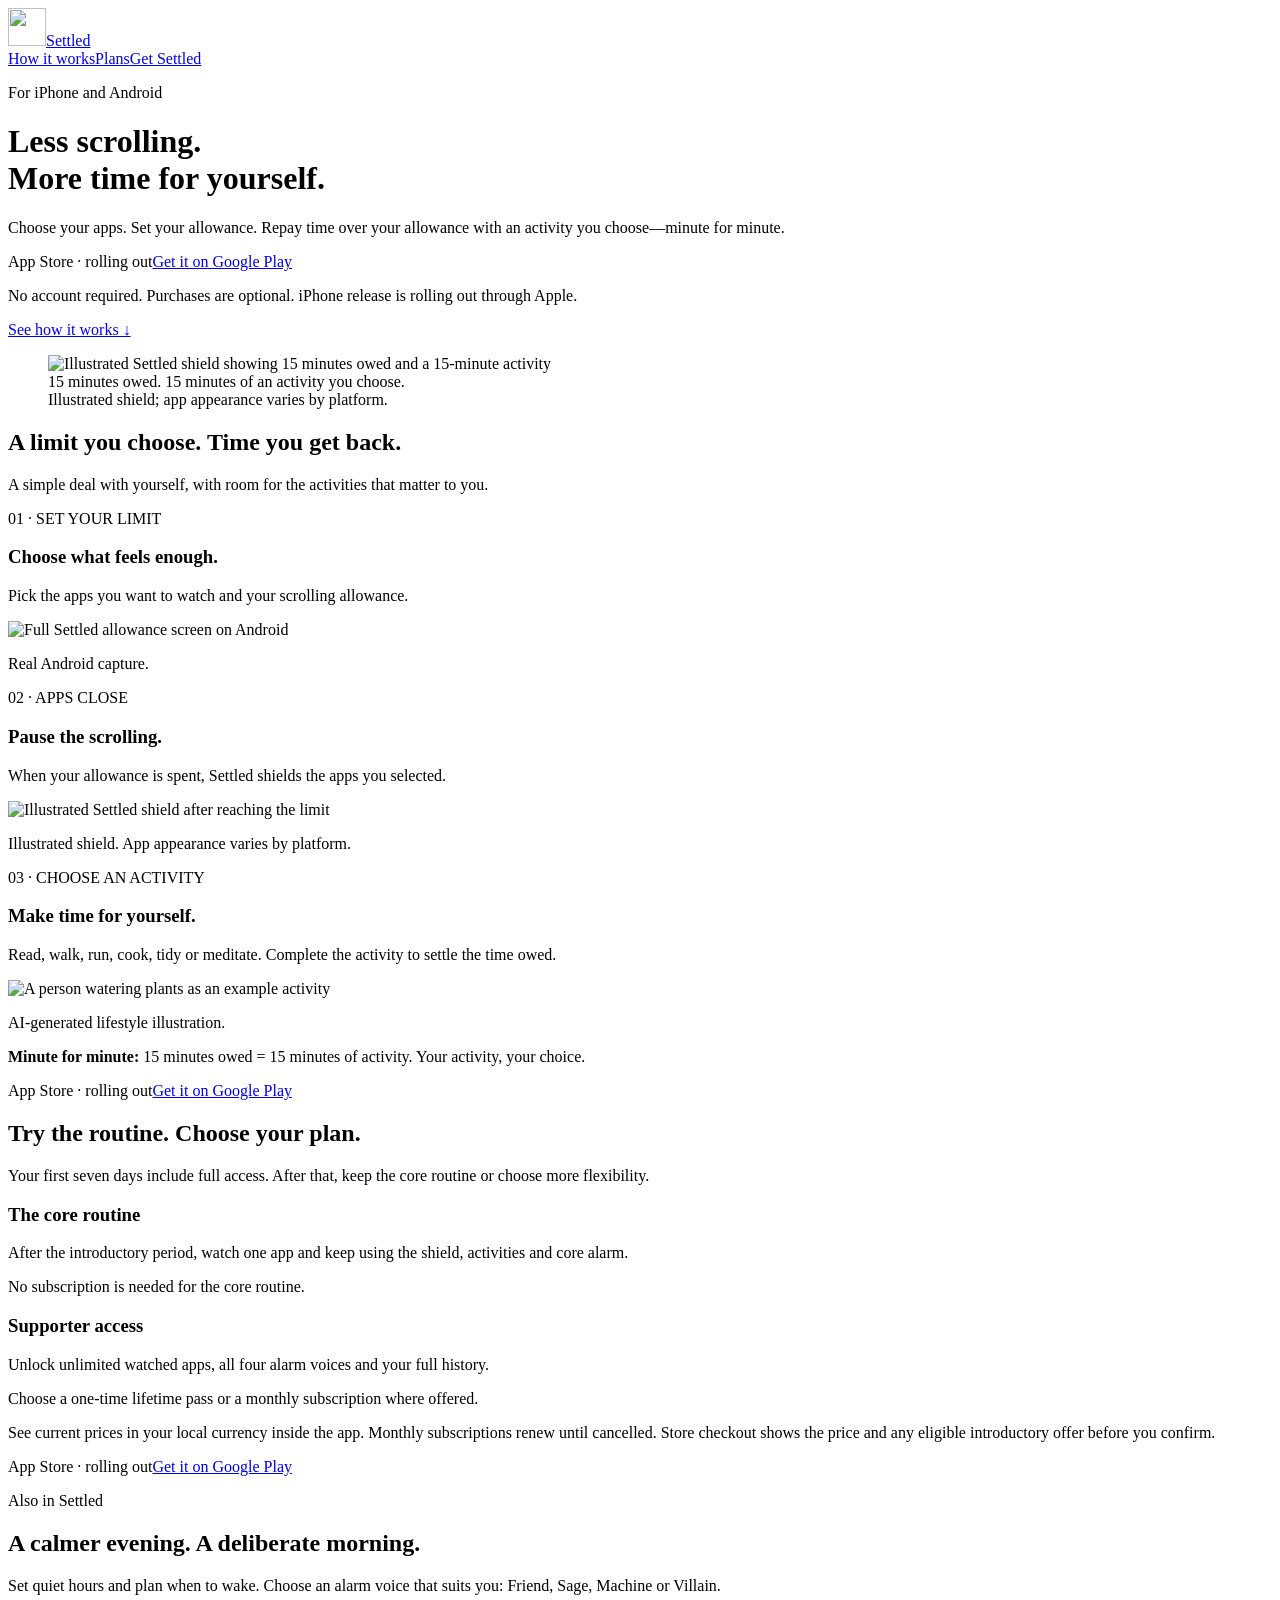
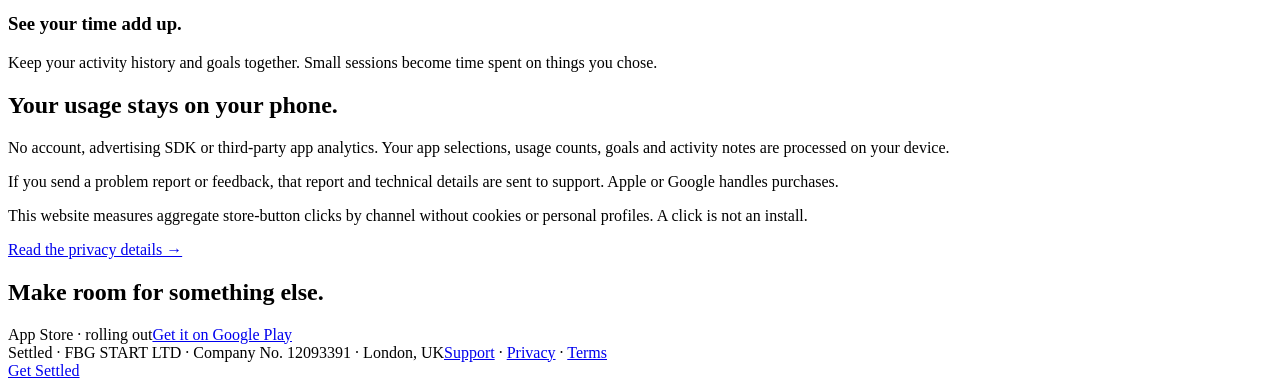
==== commit 5ba65446: "Update Settled website copy and store routing" ====
--- a/index.html
+++ b/index.html
@@ -1,405 +1,6 @@
-<!DOCTYPE html>
-<html lang="en">
-<head>
-<meta charset="utf-8">
-<meta name="viewport" content="width=device-width, initial-scale=1">
-<meta name="color-scheme" content="only light">
-<meta name="theme-color" content="#F7EFE2">
-<title>Settled &#8212; turn scrolling into time invested in yourself</title>
-<meta name="description" content="Set your own scrolling allowance. Cross it and your apps close until you pay the time back &#8212; minute for minute &#8212; in reading, walking, cooking, living. No ads, no tracking, collects nothing.">
-<link rel="icon" type="image/png" href="[data-uri]">
-<style>
-@font-face{font-family:'Instrument Serif';src:url([data-uri]) format('truetype');font-display:swap}
-:root{color-scheme:only light;--cream:#F7EFE2;--cream2:#FCF8EE;--paper:#FFFDF8;--gold:#E2C58A;--goldsoft:#E4D3AE;--ink:#3A2E1E;--inksoft:#5E5040;--sage:#5E8C4A;--terra:#A3502A}
-*{margin:0;padding:0;box-sizing:border-box}
-body{background:var(--cream);color:var(--ink);font-family:-apple-system,BlinkMacSystemFont,'Segoe UI',Roboto,sans-serif;line-height:1.6}
-.serif{font-family:'Instrument Serif',Georgia,serif;font-weight:400}
-.wrap{max-width:1140px;margin:0 auto;padding:0 32px}
-nav{position:sticky;top:0;background:rgba(247,239,226,.92);backdrop-filter:blur(8px);border-bottom:1px solid var(--goldsoft);z-index:10}
-.nav-in{display:flex;align-items:center;gap:12px;padding:12px 32px;max-width:1140px;margin:0 auto}
-.nav-in img{width:34px;height:34px;border-radius:9px}
-.nav-in .name{font-size:22px}
-.nav-links{margin-left:auto;display:flex;gap:22px}
-.nav-links a{color:var(--inksoft);text-decoration:none;font-size:14px}
-.nav-links a:hover{color:var(--terra)}
-header{padding:64px 0 56px;text-align:center;position:relative;overflow:hidden;isolation:isolate}
-header:before{content:"";position:absolute;top:-14%;left:50%;transform:translateX(-50%);
-  width:min(1100px,140%);height:min(760px,90%);border-radius:50%;pointer-events:none;z-index:-1;
-  background:radial-gradient(ellipse at 50% 40%,rgba(226,197,138,.34),rgba(247,239,226,0) 66%)}
-.hero-mark{display:flex;flex-direction:column;align-items:center;gap:13px;margin-bottom:30px}
-.hero-mark .brand{font-size:clamp(34px,4.6vw,50px);letter-spacing:.005em;color:var(--ink);line-height:1}
-.hero-mark .tag{font-size:clamp(12px,1.2vw,13.5px);letter-spacing:.30em;text-transform:uppercase;color:var(--terra);font-weight:700}
-
-h1{font-size:clamp(38px,7vw,64px);line-height:1.12;letter-spacing:.3px;max-width:880px;margin:0 auto}
-.sub{color:var(--inksoft);font-size:clamp(16px,2.6vw,19px);max-width:600px;margin:20px auto 0}
-.cta-row{margin-top:34px;display:flex;gap:14px;justify-content:center;flex-wrap:wrap}
-.btn{display:inline-block;padding:13px 26px;border-radius:11px;text-decoration:none;font-size:16px}
-.btn-dark{background:var(--ink);color:var(--paper)}
-.btn-ghost{border:1px solid var(--goldsoft);color:var(--inksoft)}
-.note{color:var(--inksoft);font-size:13px;margin-top:14px}
-.phone{margin:64px auto 0;width:300px;background:var(--ink);border-radius:36px;padding:10px;box-shadow:0 24px 60px rgba(58,46,30,.25)}
-.screen{background:var(--cream);border-radius:28px;padding:22px 18px 18px;text-align:left}
-.scr-label{font-size:10px;letter-spacing:2px;color:var(--ink);text-align:center;font-weight:600}
-.scr-hero{font-size:44px;text-align:center;color:var(--terra);margin:6px 0 2px}
-.scr-streak{font-size:11px;color:var(--inksoft);text-align:center;margin-bottom:14px}
-.card{background:var(--paper);border:1px solid var(--goldsoft);border-radius:12px;padding:12px 14px;margin-bottom:9px}
-.card .lab{font-size:9px;letter-spacing:1.6px;color:var(--inksoft)}
-.card .line{font-size:13px;margin-top:3px}
-.card .clean{color:var(--sage);font-size:10px;letter-spacing:1.4px;font-weight:700}
-.card .time{font-size:22px;color:var(--terra)}
-section{padding:72px 0;border-top:1px solid var(--goldsoft)}
-section.band{padding:0;border-top:0}
-h2{font-size:clamp(28px,4.5vw,40px);margin-bottom:10px}
-.lead{color:var(--inksoft);max-width:720px;margin-bottom:36px}
-.grid{display:grid;grid-template-columns:repeat(auto-fit,minmax(340px,1fr));gap:16px}
-.tile{background:var(--paper);border:1px solid var(--goldsoft);border-radius:14px;padding:22px}
-.tile .n{font-size:26px;color:var(--terra)}
-.tile h3{font-size:18px;margin:8px 0 6px}
-.tile p{font-size:14.5px;color:var(--inksoft)}
-.quiet-list{list-style:none;max-width:760px}
-.quiet-list li{padding:10px 0;border-bottom:1px dashed var(--goldsoft);font-size:15.5px;color:var(--inksoft)}
-.quiet-list li strong{color:var(--ink)}
-.voices{display:grid;grid-template-columns:repeat(auto-fit,minmax(210px,1fr));gap:14px;margin-top:8px}
-.voice{background:var(--paper);border:1px solid var(--goldsoft);border-radius:14px;padding:18px}
-.voice h4{font-size:17px}
-.voice em{display:block;color:var(--terra);font-size:13.5px;font-style:italic;margin-top:8px}
-.voice p{font-size:13.5px;color:var(--inksoft);margin-top:4px}
-.support{display:flex;gap:32px;align-items:center;flex-wrap:wrap}
-.support img{width:200px;height:200px;border-radius:40px}
-.price-line{font-size:34px;color:var(--terra)}
-.strike{color:var(--inksoft);font-size:16px}
-.free-line{color:var(--sage);font-size:14.5px;margin-top:10px}
-.shots{display:grid;grid-template-columns:repeat(3,1fr);gap:clamp(14px,2.4vw,30px);align-items:start}
-.hero-shots{margin-top:clamp(38px,5vw,62px);text-align:left}
-.today{display:grid;grid-template-columns:1fr 1.08fr;gap:clamp(24px,4vw,64px);align-items:center}
-.today img{width:100%;border-radius:16px;box-shadow:0 22px 44px -22px rgba(58,46,30,.42)}
-@media(max-width:820px){.today{grid-template-columns:1fr;gap:26px}}
-
-.hero-shots .shots figcaption{font-size:14px;margin-top:14px}
-.shots figure{margin:0;text-align:center}
-.shots figure img{display:block;width:100%;border-radius:16px;
-  box-shadow:0 22px 44px -22px rgba(58,46,30,.42)}
-.shots figcaption{font-size:13.5px;color:var(--inksoft);margin-top:16px;padding:0 6px}
-@media(max-width:900px){.shots{grid-template-columns:1fr;gap:34px}}
-footer{border-top:1px solid var(--goldsoft);padding:40px 0 60px;color:var(--inksoft);font-size:13.5px}
-footer a{color:var(--terra);text-decoration:none}
-footer a[href^="mailto:"]{font-weight:700;font-size:15px;letter-spacing:.005em;
-  text-decoration:underline;text-decoration-color:var(--goldsoft);text-underline-offset:4px;
-  text-decoration-thickness:1.5px;transition:color .2s ease,text-decoration-color .2s ease}
-footer a[href^="mailto:"]:hover{color:var(--ink);text-decoration-color:var(--terra)}
-.foot-in{display:flex;justify-content:space-between;gap:20px;flex-wrap:wrap;max-width:1140px;margin:0 auto;padding:0 32px}
-
-.orn{display:flex;align-items:center;gap:16px;max-width:1140px;margin:0 auto 30px;padding:0 32px}
-.orn i{width:8px;height:8px;background:var(--gold);transform:rotate(45deg);flex:0 0 auto}
-.orn u{flex:1;height:1px;background:var(--goldsoft);text-decoration:none}
-.band{position:relative;margin:0;padding:0;border:0}
-.band img{display:block;width:100%;height:clamp(240px,38vw,440px);object-fit:cover}
-.band .cap{position:absolute;inset:0;display:flex;align-items:center;justify-content:center;text-align:center;padding:0 28px}
-.band .cap p{font-size:clamp(23px,3.9vw,42px);line-height:1.14;color:#FFFDF8;max-width:720px;
- text-shadow:0 2px 30px rgba(40,28,16,.8),0 1px 6px rgba(40,28,16,.6)}
-.band .scrim{position:absolute;inset:0;background:linear-gradient(180deg,rgba(58,46,30,.16),rgba(58,46,30,.42))}
-.band.left .cap{justify-content:flex-start;text-align:left;padding-left:clamp(32px,7vw,110px)}
-.band.left .cap p{color:var(--ink);max-width:min(46%,520px);text-shadow:0 1px 18px rgba(247,239,226,.85)}
-.band.left .scrim{background:linear-gradient(90deg,rgba(247,239,226,.62),rgba(247,239,226,.12) 55%,rgba(58,46,30,.06))}
-.band.right .cap{justify-content:flex-end;text-align:right;padding-right:clamp(32px,7vw,110px)}
-.band.right .cap p{color:var(--ink);max-width:min(46%,520px);text-shadow:0 1px 18px rgba(247,239,226,.85)}
-.band.right .scrim{background:linear-gradient(270deg,rgba(247,239,226,.66),rgba(247,239,226,.14) 55%,rgba(58,46,30,.06))}
-/* the illustration band is a two-column block, so the line always sits
-   right beside the artwork instead of drifting to the far edge */
-.band.art{background:var(--cream);display:grid;grid-template-columns:.66fr 1.34fr;
-  align-items:center;gap:clamp(8px,1.6vw,26px);max-width:1140px;margin:0 auto;padding:26px 32px 34px}
-.band.art img{position:static;width:100%;height:auto;object-fit:contain;object-position:left center;
-  transform:none!important;order:2;justify-self:start}
-.band.art .scrim{display:none}
-.band.art .cap{position:static;inset:auto;display:flex;justify-content:flex-end;
-  align-items:center;text-align:right;padding:0;order:1}
-.band.art .cap p{color:var(--ink);max-width:100%;text-shadow:none;
-  font-size:clamp(23px,3.1vw,38px)}
-@media(max-width:820px){
-  .band.art{grid-template-columns:1fr;gap:6px;padding:22px 24px 30px}
-  .band.art img{order:2;justify-self:center;object-position:center}
-  .band.art .cap{justify-content:center;text-align:center;order:-1}
-}
-.wl-wrap{margin-top:40px;background:var(--paper);border:1px solid var(--goldsoft);border-radius:16px;padding:28px 26px}
-.wl-eyebrow{font-size:11px;letter-spacing:2.4px;text-transform:uppercase;color:var(--terra);font-weight:700}
-.wl-h{font-size:clamp(24px,3.6vw,32px);margin:8px 0 6px}
-.wl-sub{color:var(--inksoft);font-size:15px;max-width:520px;margin-bottom:20px}
-.wl-row{display:flex;gap:10px;flex-wrap:wrap}
-.wl-row input[type=email]{flex:1 1 260px;min-width:0;padding:13px 15px;font-size:16px;color:var(--ink);
- background:var(--cream2);border:1px solid var(--goldsoft);border-radius:11px;font-family:inherit}
-.wl-row input[type=email]:focus{outline:none;border-color:var(--terra);box-shadow:0 0 0 3px rgba(163,80,42,.13)}
-.wl-row button{border:0;cursor:pointer;font-family:inherit;padding:13px 26px;font-size:16px;border-radius:11px}
-.wl-consent{display:flex;gap:10px;align-items:flex-start;margin-top:14px;font-size:13px;color:var(--inksoft);max-width:560px;cursor:pointer}
-.wl-consent input{margin-top:3px;accent-color:var(--terra);flex:0 0 auto}
-.wl-msg{margin-top:14px;font-size:14.5px;min-height:1.2em}
-.wl-msg.ok{color:var(--sage)} .wl-msg.err{color:var(--terra)}
-.wl-fine{margin-top:12px;font-size:12.5px;color:var(--inksoft);opacity:.85;max-width:520px}
-#join{padding:46px 0 14px;border-top:0;scroll-margin-top:74px}
-.wl-top{margin-top:0;text-align:center;padding:34px 26px 30px}
-.wl-top .wl-sub{margin-left:auto;margin-right:auto}
-.wl-top .wl-row{justify-content:center;max-width:620px;margin:0 auto}
-.wl-top .wl-fine{margin-left:auto;margin-right:auto}
-.join-rule{max-width:1140px;margin:54px auto 0;padding:0 32px}
-.join-rule .orn{margin-bottom:0}
-.hp{position:absolute;left:-9999px;width:1px;height:1px;opacity:0}
-
-.js .rv{opacity:0;transform:translateY(22px);
-  transition:opacity .75s cubic-bezier(.22,.61,.36,1),transform .75s cubic-bezier(.22,.61,.36,1)}
-.js .rv.in{opacity:1;transform:none}
-.js .rv-d1{transition-delay:.09s}.js .rv-d2{transition-delay:.18s}
-.js .rv-d3{transition-delay:.27s}.js .rv-d4{transition-delay:.36s}
-.band{overflow:hidden}
-.js .band img{will-change:transform}
-nav{transition:box-shadow .3s ease}
-nav.stuck{box-shadow:0 6px 24px rgba(58,46,30,.07)}
-.how-grid{display:block;margin-top:8px}
-
-
-.how-steps{display:grid;grid-template-columns:1fr 1fr;gap:18px}
-.how-steps .tile{margin-bottom:0;height:100%}
-@media(max-width:820px){.how-steps{grid-template-columns:1fr}}
-@media(prefers-reduced-motion:reduce){
-  .js .rv{opacity:1;transform:none;transition:none}
-  .js .band img{transform:none!important}
-}
-@media(max-width:640px){.nav-in{padding:10px 18px;gap:9px}.nav-in .name{font-size:19px}.nav-links{margin-left:auto;display:flex;gap:14px}.nav-links a{font-size:12.5px;white-space:nowrap}header.wrap{padding:34px 32px 44px}}@media(max-width:380px){.nav-in{padding:10px 14px;gap:7px}.nav-in img{width:30px;height:30px}.nav-in .name{font-size:17px}.nav-links{gap:11px}.nav-links a{font-size:11.5px}header.wrap{padding:28px 22px 38px}}
-</style>
-</head>
-<body>
-
-<nav><div class="nav-in">
-<img src="[data-uri]" alt="">
-<span class="name serif">Settled</span>
-<div class="nav-links">
-<a href="#how">How it works</a><a href="#early">Early access</a><a href="#privacy">Privacy</a>
-</div>
-</div></nav>
-
-<header class="wrap">
-<div class="hero-mark rv">
-  <div class="brand serif">Settled</div>
-  <div class="tag">The screen-time debt app</div>
-</div>
-<div class="orn"><u></u><i></i><u></u></div>
-<h1 class="serif rv rv-d1">Your scrolling finally pays&nbsp;you back.</h1>
-<p class="sub">Set your own allowance. Cross it, and your apps close until you pay the time back &#8212; minute for minute &#8212; in reading, walking, cooking, living.</p>
-<div class="cta-row">
-<a class="btn btn-dark" href="https://play.google.com/store/apps/details?id=com.fbgstart.discipline">Get it on Google Play</a>
-<a class="btn btn-ghost" href="#how">How it works</a>
-</div>
-<p class="sub" style="margin-top:14px;font-size:14px">On iPhone? <a href="#join" style="color:var(--terra)">Get the email the day it lands</a>.</p>
-
-<div class="hero-shots">
-<div class="shots">
-<figure class="rv rv-d1"><img src="[data-uri]" alt="Settled on a phone"><figcaption>Decide how much is enough &mdash; 15, 30, 45 or 60 minutes</figcaption></figure>
-<figure class="rv rv-d2"><img src="[data-uri]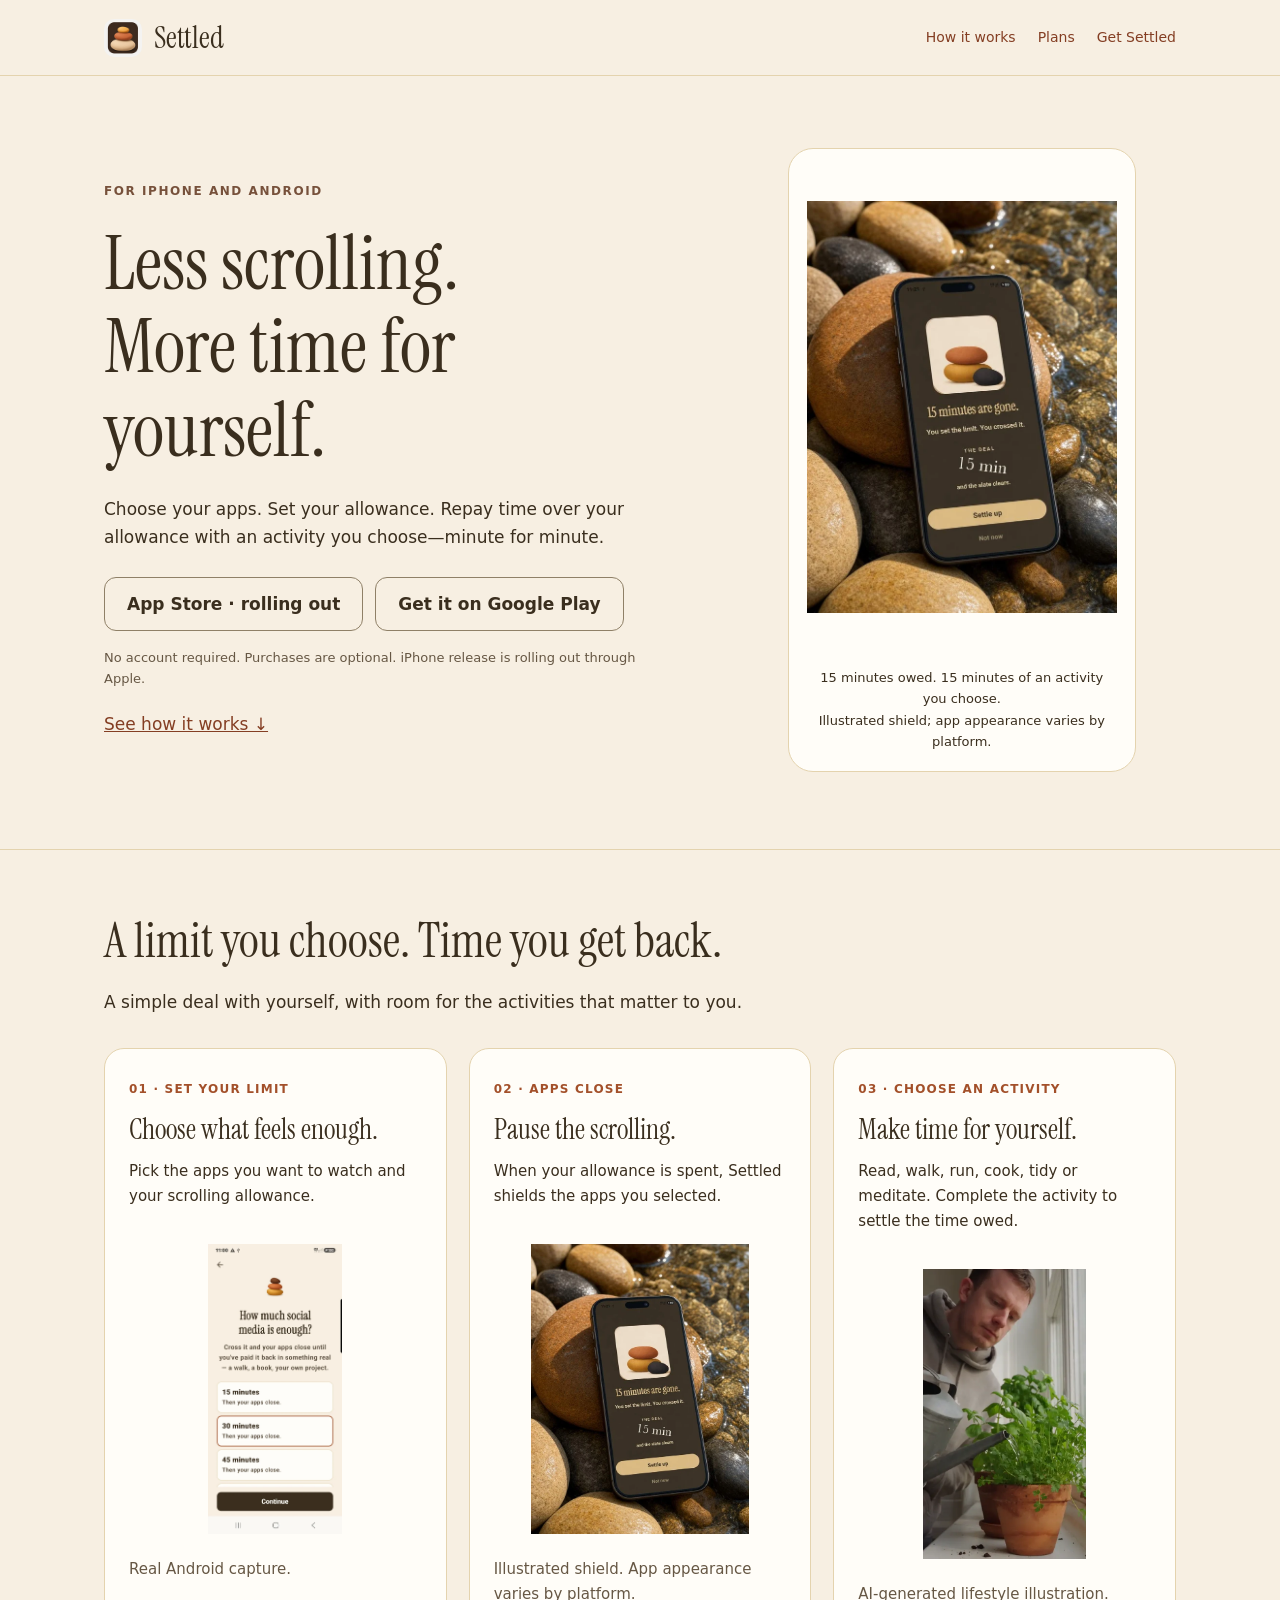
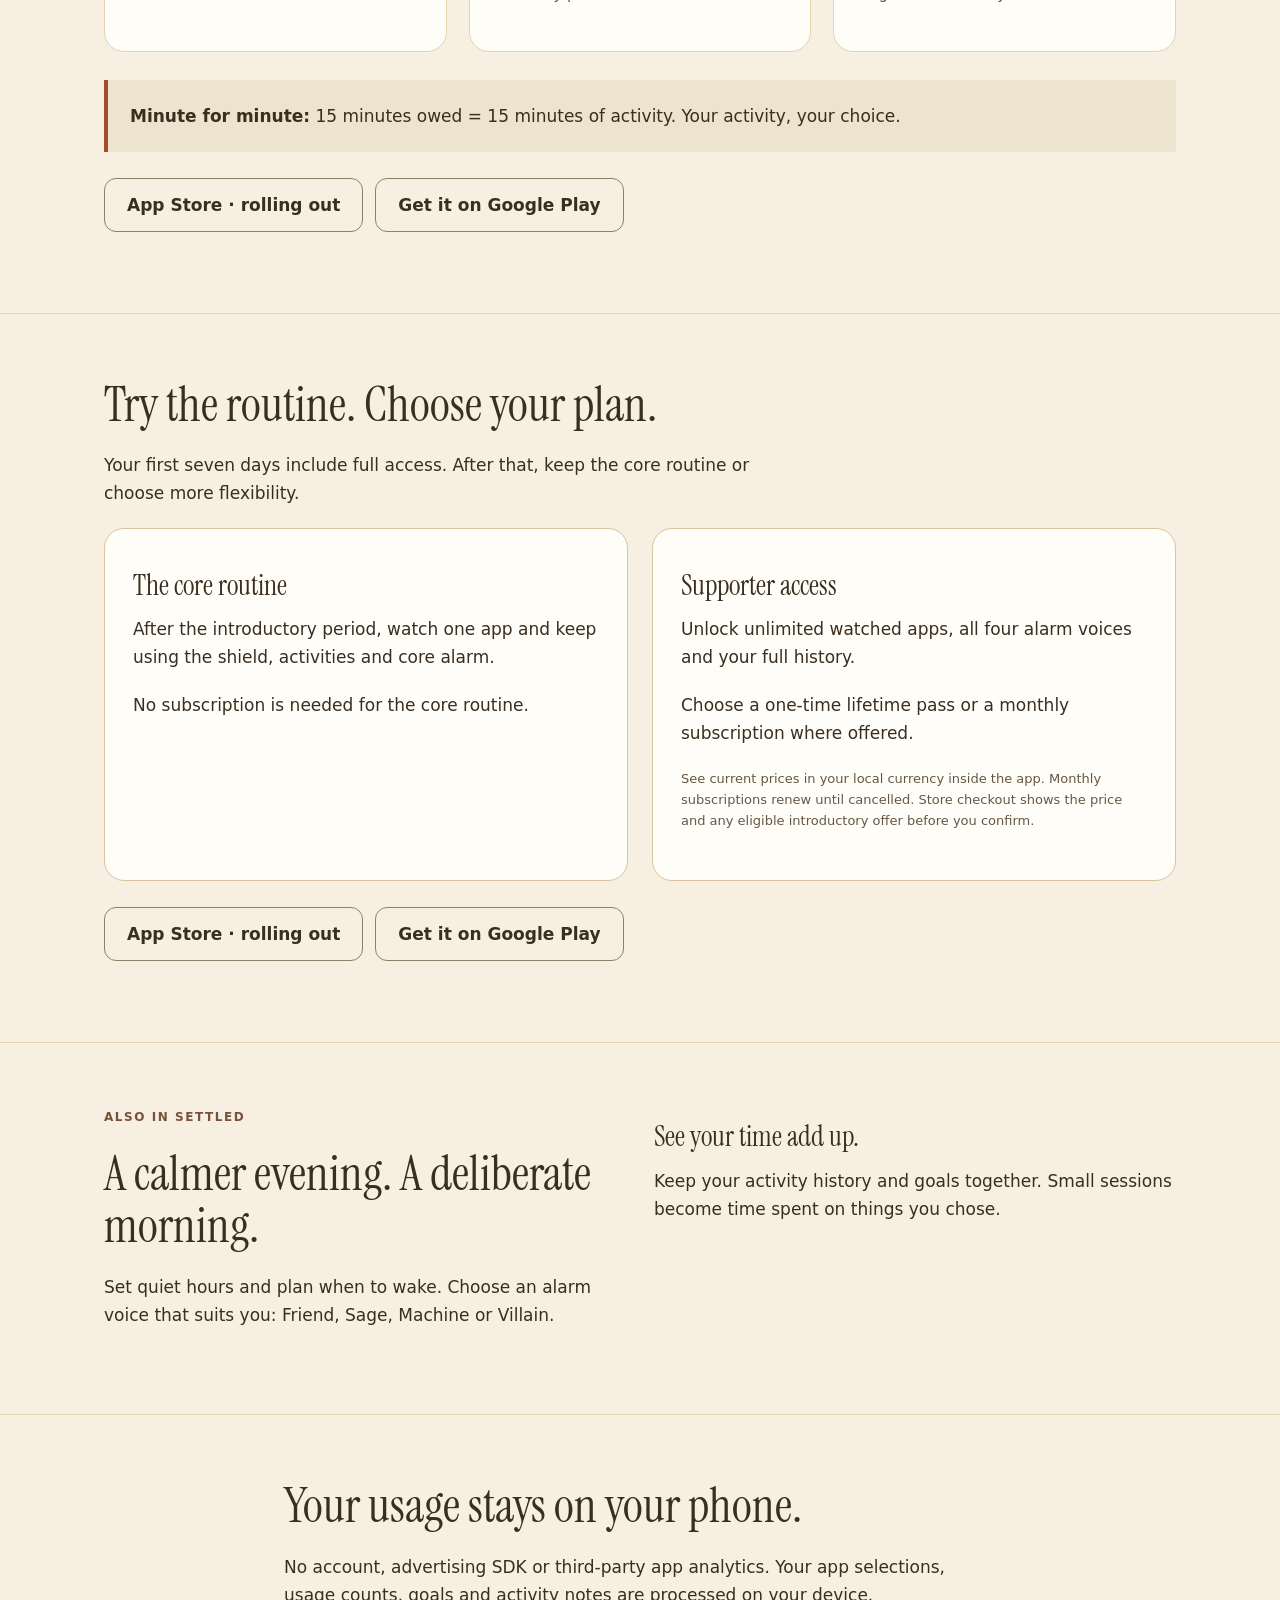
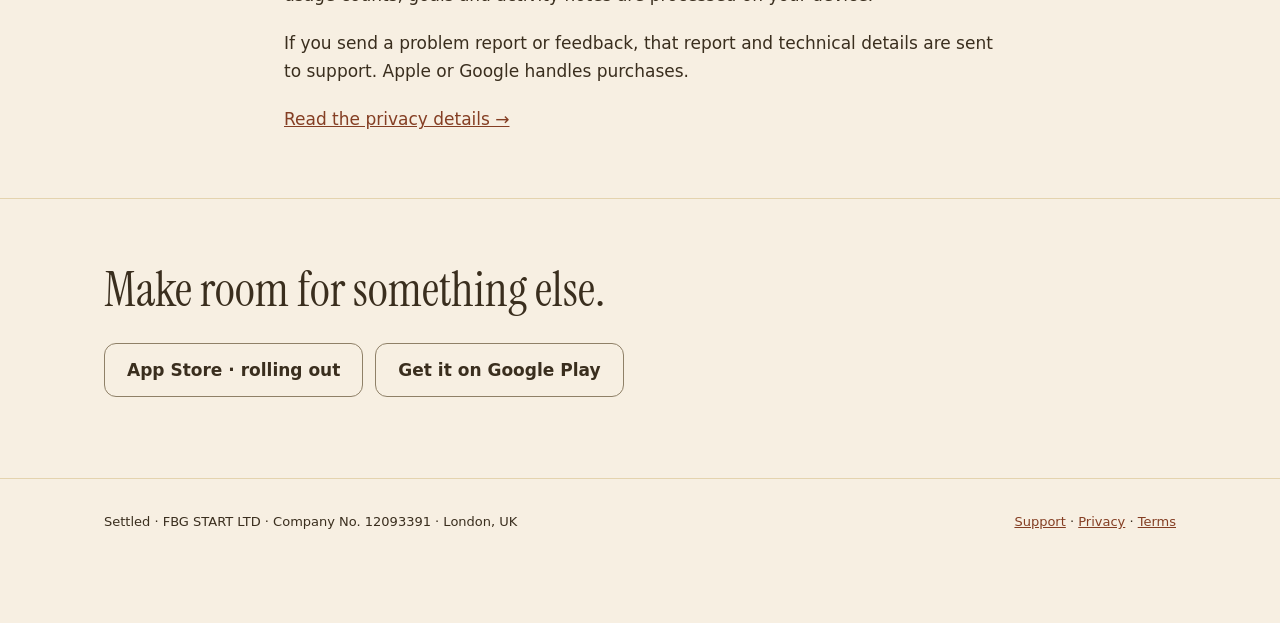
==== commit 1b8846d1: "Preserve published policies; defer click measurement" ====
--- a/index.html
+++ b/index.html
@@ -2,5 +2,5 @@
 <section class="section" id="how"><div class="wrap"><h2>A limit you choose. Time you get back.</h2><p class="intro">A simple deal with yourself, with room for the activities that matter to you.</p><div class="steps"><article class="step"><span class="number">01 · SET YOUR LIMIT</span><h3>Choose what feels enough.</h3><p>Pick the apps you want to watch and your scrolling allowance.</p><img src="/assets/allowance.webp" loading="lazy" alt="Full Settled allowance screen on Android"><p class="small">Real Android capture.</p></article><article class="step"><span class="number">02 · APPS CLOSE</span><h3>Pause the scrolling.</h3><p>When your allowance is spent, Settled shields the apps you selected.</p><img src="/assets/shield.webp" loading="lazy" alt="Illustrated Settled shield after reaching the limit"><p class="small">Illustrated shield. App appearance varies by platform.</p></article><article class="step"><span class="number">03 · CHOOSE AN ACTIVITY</span><h3>Make time for yourself.</h3><p>Read, walk, run, cook, tidy or meditate. Complete the activity to settle the time owed.</p><img src="/assets/activity.webp" loading="lazy" alt="A person watering plants as an example activity"><p class="small">AI-generated lifestyle illustration.</p></article></div><p class="example"><strong>Minute for minute:</strong> 15 minutes owed = 15 minutes of activity. Your activity, your choice.</p><div class="buttons"><span class="store secondary" data-ios-pending="how" role="status">App Store · rolling out</span><a class="store secondary" data-store="android" data-placement="how" href="https://play.google.com/store/apps/details?id=com.fbgstart.discipline">Get it on Google Play</a></div></div></section>
 <section class="section" id="plans"><div class="wrap"><h2>Try the routine. Choose your plan.</h2><p class="intro">Your first seven days include full access. After that, keep the core routine or choose more flexibility.</p><div class="plans"><article class="plan"><h3>The core routine</h3><p>After the introductory period, watch one app and keep using the shield, activities and core alarm.</p><p>No subscription is needed for the core routine.</p></article><article class="plan"><h3>Supporter access</h3><p>Unlock unlimited watched apps, all four alarm voices and your full history.</p><p>Choose a one-time lifetime pass or a monthly subscription where offered.</p><p class="small">See current prices in your local currency inside the app. Monthly subscriptions renew until cancelled. Store checkout shows the price and any eligible introductory offer before you confirm.</p></article></div><div class="buttons"><span class="store secondary" data-ios-pending="plans" role="status">App Store · rolling out</span><a class="store secondary" data-store="android" data-placement="plans" href="https://play.google.com/store/apps/details?id=com.fbgstart.discipline">Get it on Google Play</a></div></div></section>
 <section class="section"><div class="wrap extras"><div><p class="eyebrow">Also in Settled</p><h2>A calmer evening. A deliberate morning.</h2><p>Set quiet hours and plan when to wake. Choose an alarm voice that suits you: Friend, Sage, Machine or Villain.</p></div><div><h3>See your time add up.</h3><p>Keep your activity history and goals together. Small sessions become time spent on things you chose.</p></div></div></section>
-<section class="section" id="privacy"><div class="wrap privacy"><h2>Your usage stays on your phone.</h2><p>No account, advertising SDK or third-party app analytics. Your app selections, usage counts, goals and activity notes are processed on your device.</p><p>If you send a problem report or feedback, that report and technical details are sent to support. Apple or Google handles purchases.</p><p>This website measures aggregate store-button clicks by channel without cookies or personal profiles. A click is not an install.</p><a href="/privacy.html">Read the privacy details →</a></div></section>
+<section class="section" id="privacy"><div class="wrap privacy"><h2>Your usage stays on your phone.</h2><p>No account, advertising SDK or third-party app analytics. Your app selections, usage counts, goals and activity notes are processed on your device.</p><p>If you send a problem report or feedback, that report and technical details are sent to support. Apple or Google handles purchases.</p><a href="/privacy.html">Read the privacy details →</a></div></section>
 <section class="section"><div class="wrap"><h2>Make room for something else.</h2><div class="buttons"><span class="store secondary" data-ios-pending="footer" role="status">App Store · rolling out</span><a class="store secondary" data-store="android" data-placement="footer" href="https://play.google.com/store/apps/details?id=com.fbgstart.discipline">Get it on Google Play</a></div></div></section></main><footer><div class="wrap foot"><span>Settled · FBG START LTD · Company No. 12093391 · London, UK</span><span><a href="mailto:support@thesettledapp.com">Support</a> · <a href="/privacy.html">Privacy</a> · <a href="/terms.html">Terms</a></span></div></footer><div class="mobile-download"><a class="store" href="/get/" data-get>Get Settled</a></div></body></html>
--- a/assets/site.css
+++ b/assets/site.css
@@ -0,0 +1 @@
+@font-face{font-family:Instrument;src:url(/assets/instrument-serif.ttf) format('truetype');font-display:swap}*{box-sizing:border-box}html{scroll-behavior:smooth}body{margin:0;background:#F7EFE2;color:#3A2E1E;font:17px/1.65 system-ui,sans-serif}a{color:#843e23}a:focus-visible,button:focus-visible{outline:3px solid #A3502A;outline-offset:5px}.wrap{max-width:1120px;margin:auto;padding:0 24px}nav{padding:18px 0;border-bottom:1px solid #E4D3AE}.nav{display:flex;align-items:center;gap:12px}.brand{font:30px Instrument,Georgia,serif;color:inherit;text-decoration:none}.nav img{border-radius:10px}.navlinks{margin-left:auto;display:flex;gap:22px;font-size:14px}.navlinks a{text-decoration:none}h1,h2,h3{font-family:Instrument,Georgia,serif;font-weight:400;line-height:1.1}h1{font-size:clamp(48px,6vw,76px);margin:15px 0 22px}h2{font-size:clamp(34px,4vw,48px);margin:0 0 20px}h3{font-size:28px;margin:14px 0}p{margin:0 0 20px}.eyebrow{letter-spacing:.13em;text-transform:uppercase;font-size:12px;font-weight:700;color:#77513b}.hero{display:grid;grid-template-columns:1.15fr .85fr;gap:64px;align-items:center;padding-top:55px;padding-bottom:60px}.hero p{max-width:540px}.buttons{display:flex;gap:12px;flex-wrap:wrap;margin:26px 0 16px}.store{display:inline-flex;align-items:center;justify-content:center;min-height:54px;border-radius:12px;background:#3A2E1E;color:#FFFDF8;text-decoration:none;padding:12px 22px;font-weight:650}.store.secondary{background:transparent;color:#3A2E1E;border:1px solid #8f8067}.small{font-size:13px;color:#665744}.demo{border:1px solid #e4d3ae;background:#fffdf8;padding:18px;border-radius:25px;text-align:center}.demo img{width:100%;max-height:480px;object-fit:contain;border-radius:18px}.demo figcaption{font-size:13px;margin-top:12px}.section{padding:65px 0;border-top:1px solid #E4D3AE}.intro{max-width:650px}.steps{display:grid;grid-template-columns:repeat(3,1fr);gap:22px;margin-top:32px}.step{background:#fffdf8;border:1px solid #e4d3ae;border-radius:20px;padding:24px}.step img{height:290px;width:100%;object-fit:contain;margin:15px 0;border-radius:12px}.step p{font-size:15px}.number{font-size:12px;color:#A3502A;font-weight:750;letter-spacing:.1em}.example{padding:22px;border-left:4px solid #a3502a;margin-top:28px;background:#eee3ce}.plans{display:grid;grid-template-columns:1fr 1fr;gap:24px}.plan{border:1px solid #d9c49c;border-radius:20px;padding:28px;background:#fffdf8}.plan ul{padding-left:22px}.privacy{max-width:760px}.extras{display:grid;grid-template-columns:1fr 1fr;gap:28px}footer{border-top:1px solid #e4d3ae;padding:32px 0 90px;font-size:13px}.foot{display:flex;justify-content:space-between;gap:20px;flex-wrap:wrap}.mobile-download{display:none}.get{max-width:640px;margin:65px auto;text-align:center;padding:0 24px}.get .buttons{flex-direction:column}.get img{border-radius:20px}.legal{max-width:760px;padding:55px 24px;margin:auto}.legal h2{font-size:28px;margin-top:36px}@media(max-width:700px){.navlinks a:not(:last-child){display:none}.hero{grid-template-columns:1fr;gap:20px;padding-top:38px}.hero .demo{margin:0}.hero h1{font-size:52px}.steps,.plans,.extras{grid-template-columns:1fr}.step img{height:340px}.section{padding:44px 0}.buttons .store{flex:1;white-space:nowrap;padding:12px}.mobile-download{display:block;position:fixed;bottom:0;left:0;right:0;background:#f7efe2f5;border-top:1px solid #d9c49c;padding:10px 18px;z-index:10}.mobile-download a{display:block;text-align:center;padding:9px}.navlinks{gap:12px}}@media(prefers-reduced-motion:reduce){html{scroll-behavior:auto}}
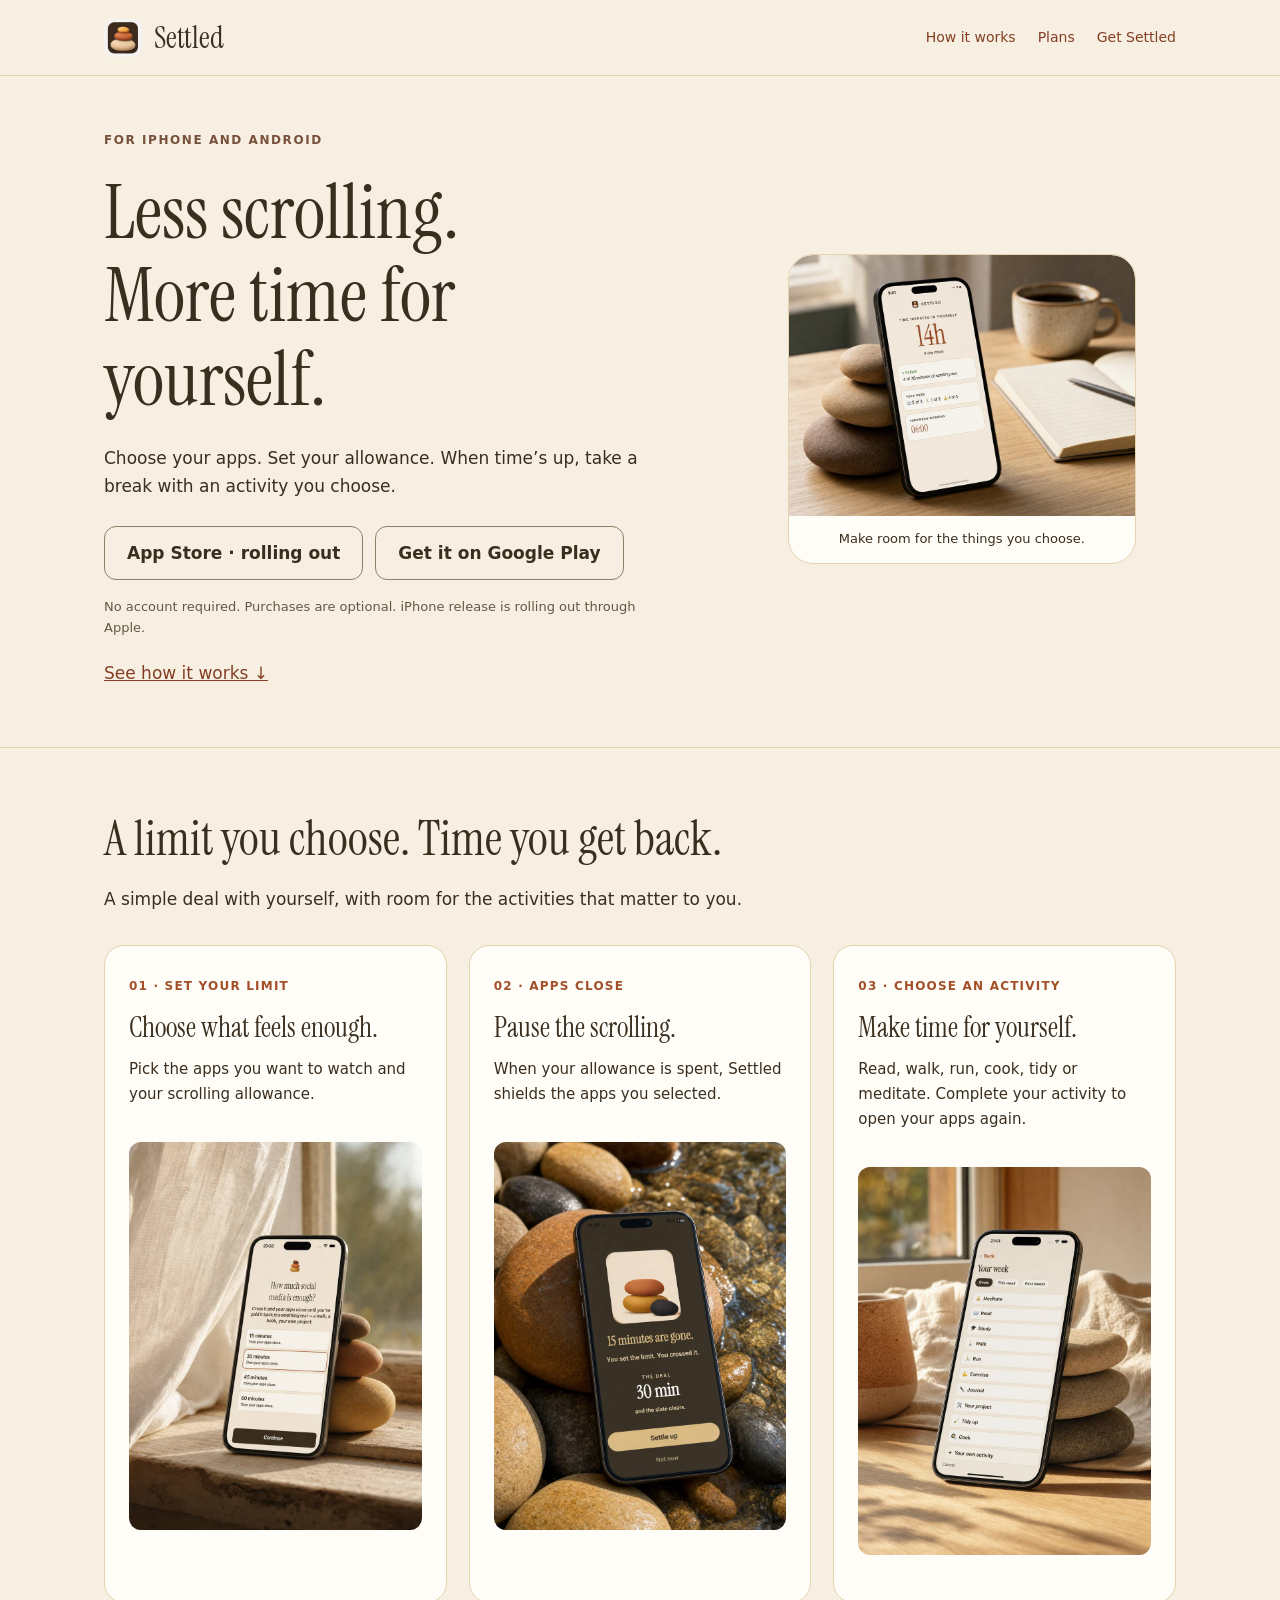
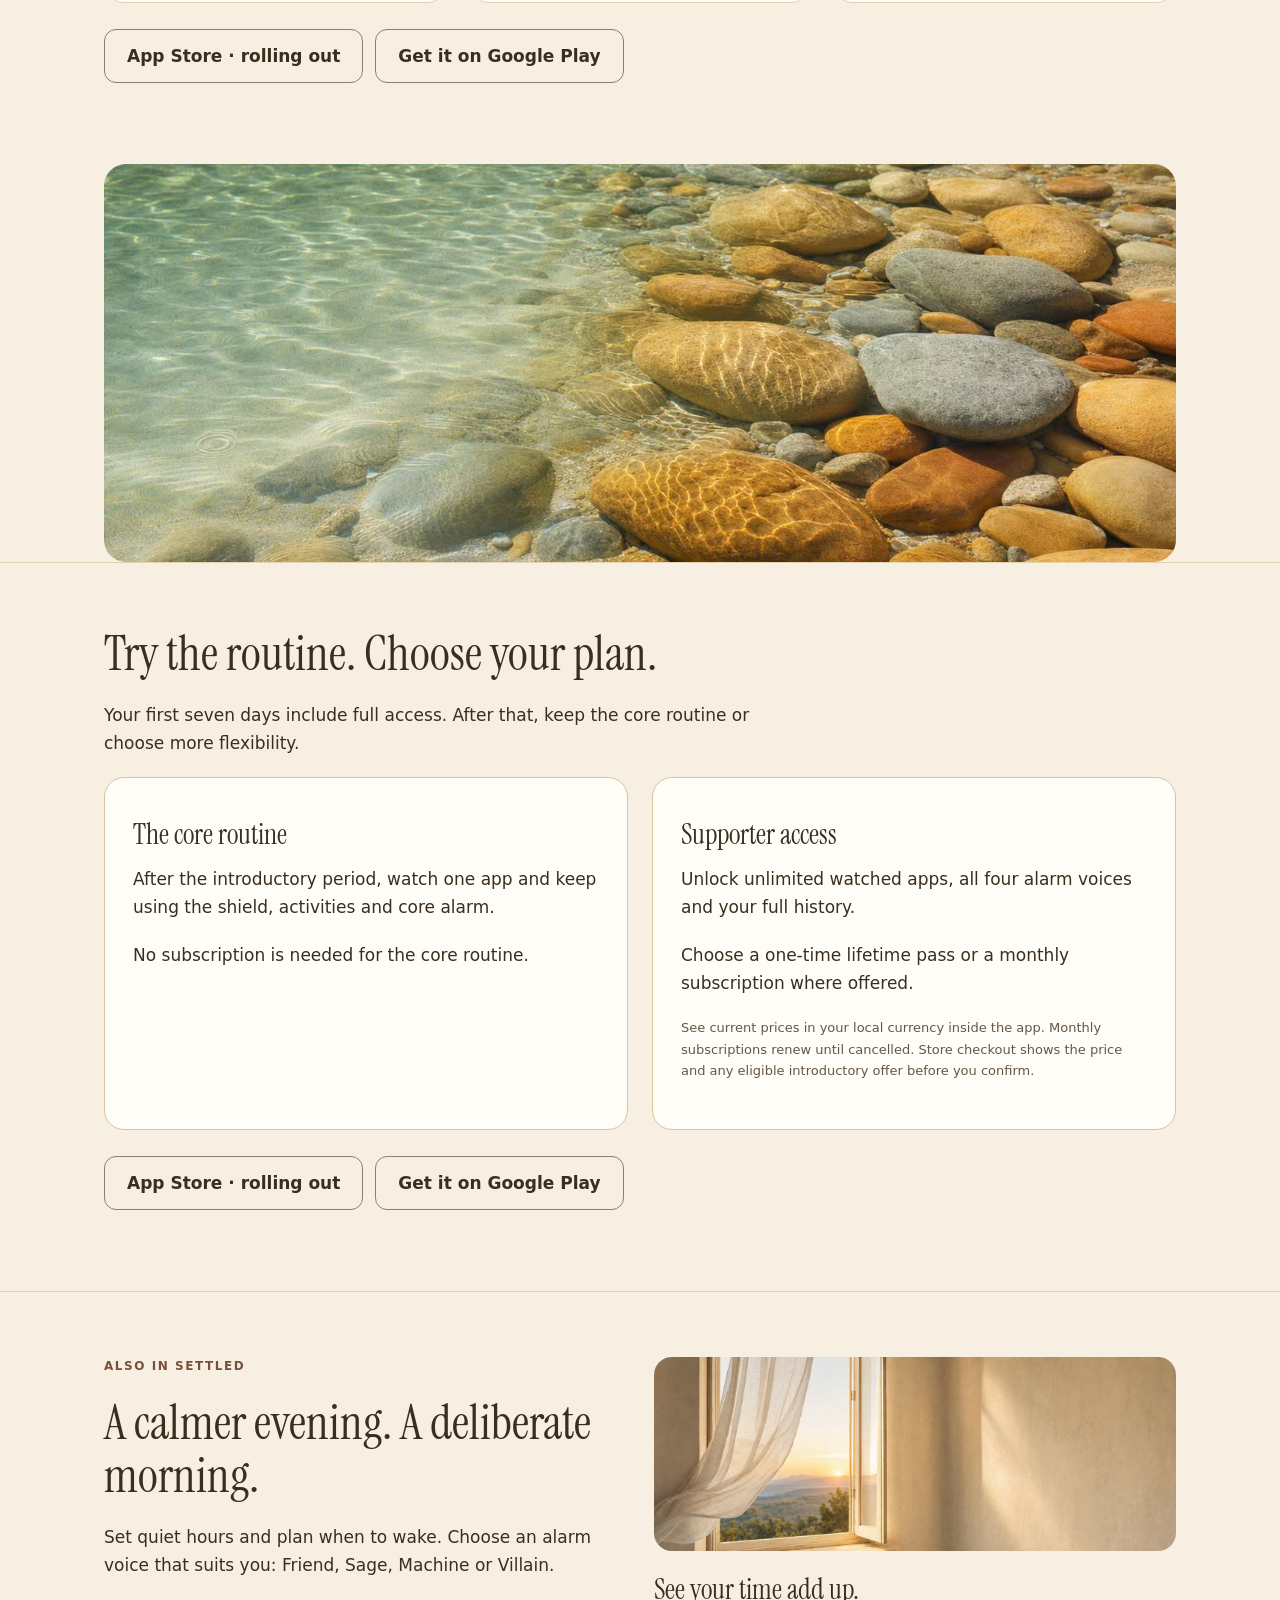
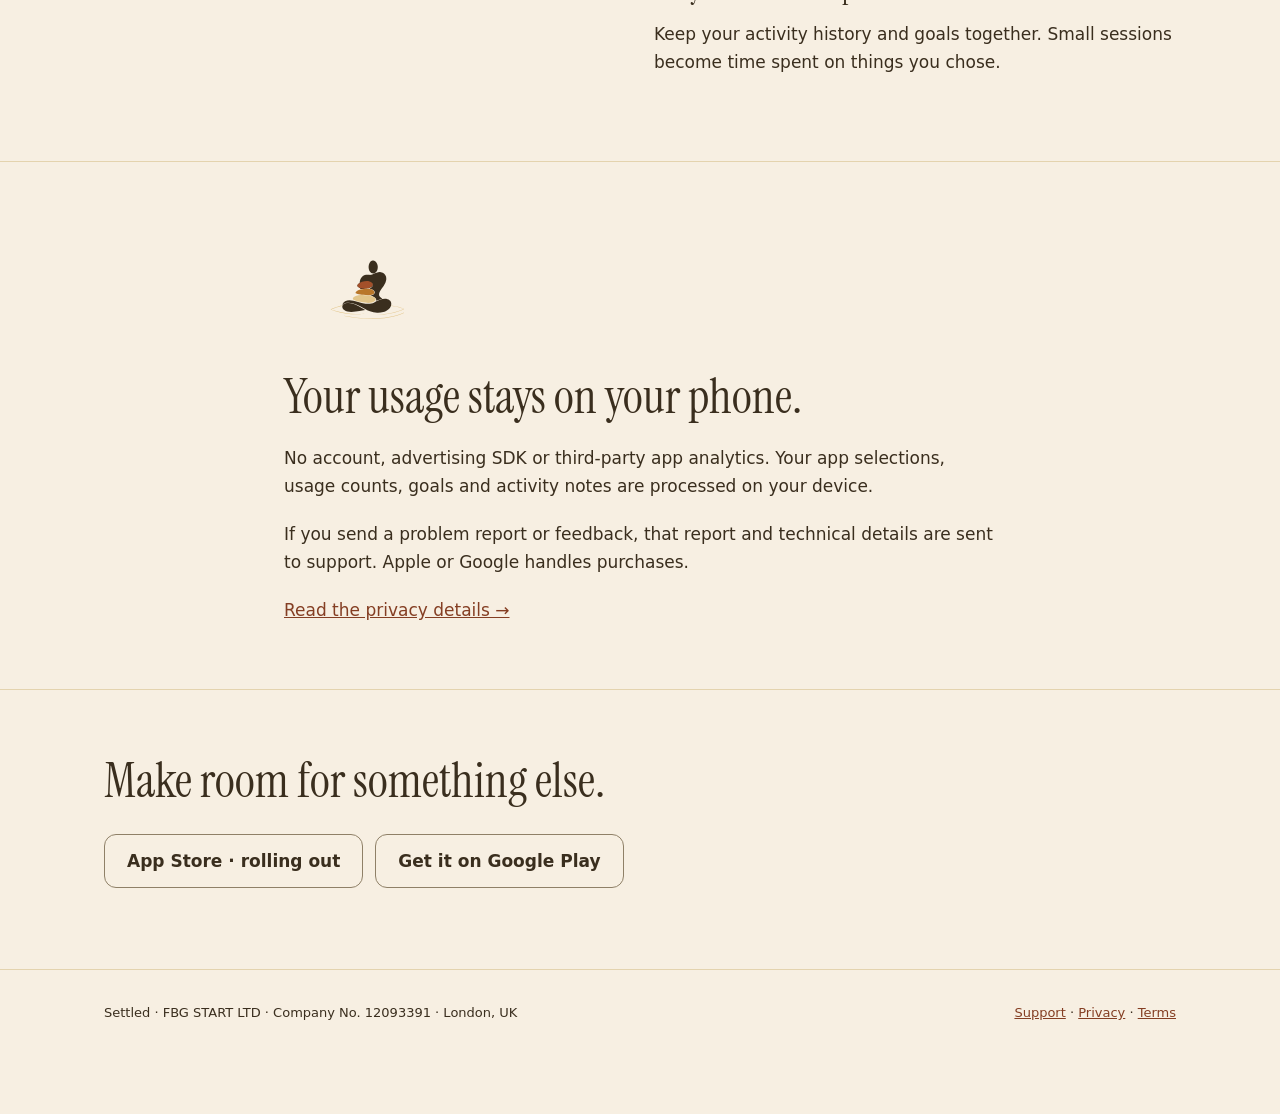
==== commit 3cf1e25a: "Restore original website imagery within the new layout" ====
--- a/index.html
+++ b/index.html
@@ -1,6 +1,6 @@
-<!doctype html><html lang="en"><head><meta charset="utf-8"><meta name="viewport" content="width=device-width,initial-scale=1"><title>Settled — Less scrolling. More time for yourself.</title><meta name="description" content="Choose your apps. Set your allowance. Make time for an activity you choose, minute for minute. Settled for iPhone and Android."><link rel="icon" href="/assets/icon.png"><link rel="stylesheet" href="/assets/site.css"><script src="/assets/downloads.js" defer></script></head><body><nav><div class="wrap nav"><img src="/assets/icon.png" width="38" height="38" alt=""><a class="brand" href="/">Settled</a><div class="navlinks"><a href="#how">How it works</a><a href="#plans">Plans</a><a href="/get/">Get Settled</a></div></div></nav><main><header class="wrap hero"><div><p class="eyebrow">For iPhone and Android</p><h1>Less scrolling.<br>More time for yourself.</h1><p>Choose your apps. Set your allowance. Repay time over your allowance with an activity you choose—minute for minute.</p><div class="buttons"><span class="store secondary" data-ios-pending="hero" role="status">App Store · rolling out</span><a class="store secondary" data-store="android" data-placement="hero" href="https://play.google.com/store/apps/details?id=com.fbgstart.discipline">Get it on Google Play</a></div><p class="small">No account required. Purchases are optional. iPhone release is rolling out through Apple.</p><a href="#how">See how it works ↓</a></div><figure class="demo"><img src="/assets/shield.webp" width="640" height="1100" alt="Illustrated Settled shield showing 15 minutes owed and a 15-minute activity"><figcaption>15 minutes owed. 15 minutes of an activity you choose.<br>Illustrated shield; app appearance varies by platform.</figcaption></figure></header>
-<section class="section" id="how"><div class="wrap"><h2>A limit you choose. Time you get back.</h2><p class="intro">A simple deal with yourself, with room for the activities that matter to you.</p><div class="steps"><article class="step"><span class="number">01 · SET YOUR LIMIT</span><h3>Choose what feels enough.</h3><p>Pick the apps you want to watch and your scrolling allowance.</p><img src="/assets/allowance.webp" loading="lazy" alt="Full Settled allowance screen on Android"><p class="small">Real Android capture.</p></article><article class="step"><span class="number">02 · APPS CLOSE</span><h3>Pause the scrolling.</h3><p>When your allowance is spent, Settled shields the apps you selected.</p><img src="/assets/shield.webp" loading="lazy" alt="Illustrated Settled shield after reaching the limit"><p class="small">Illustrated shield. App appearance varies by platform.</p></article><article class="step"><span class="number">03 · CHOOSE AN ACTIVITY</span><h3>Make time for yourself.</h3><p>Read, walk, run, cook, tidy or meditate. Complete the activity to settle the time owed.</p><img src="/assets/activity.webp" loading="lazy" alt="A person watering plants as an example activity"><p class="small">AI-generated lifestyle illustration.</p></article></div><p class="example"><strong>Minute for minute:</strong> 15 minutes owed = 15 minutes of activity. Your activity, your choice.</p><div class="buttons"><span class="store secondary" data-ios-pending="how" role="status">App Store · rolling out</span><a class="store secondary" data-store="android" data-placement="how" href="https://play.google.com/store/apps/details?id=com.fbgstart.discipline">Get it on Google Play</a></div></div></section>
-<section class="section" id="plans"><div class="wrap"><h2>Try the routine. Choose your plan.</h2><p class="intro">Your first seven days include full access. After that, keep the core routine or choose more flexibility.</p><div class="plans"><article class="plan"><h3>The core routine</h3><p>After the introductory period, watch one app and keep using the shield, activities and core alarm.</p><p>No subscription is needed for the core routine.</p></article><article class="plan"><h3>Supporter access</h3><p>Unlock unlimited watched apps, all four alarm voices and your full history.</p><p>Choose a one-time lifetime pass or a monthly subscription where offered.</p><p class="small">See current prices in your local currency inside the app. Monthly subscriptions renew until cancelled. Store checkout shows the price and any eligible introductory offer before you confirm.</p></article></div><div class="buttons"><span class="store secondary" data-ios-pending="plans" role="status">App Store · rolling out</span><a class="store secondary" data-store="android" data-placement="plans" href="https://play.google.com/store/apps/details?id=com.fbgstart.discipline">Get it on Google Play</a></div></div></section>
-<section class="section"><div class="wrap extras"><div><p class="eyebrow">Also in Settled</p><h2>A calmer evening. A deliberate morning.</h2><p>Set quiet hours and plan when to wake. Choose an alarm voice that suits you: Friend, Sage, Machine or Villain.</p></div><div><h3>See your time add up.</h3><p>Keep your activity history and goals together. Small sessions become time spent on things you chose.</p></div></div></section>
-<section class="section" id="privacy"><div class="wrap privacy"><h2>Your usage stays on your phone.</h2><p>No account, advertising SDK or third-party app analytics. Your app selections, usage counts, goals and activity notes are processed on your device.</p><p>If you send a problem report or feedback, that report and technical details are sent to support. Apple or Google handles purchases.</p><a href="/privacy.html">Read the privacy details →</a></div></section>
+<!doctype html><html lang="en"><head><meta charset="utf-8"><meta name="viewport" content="width=device-width,initial-scale=1"><title>Settled — Less scrolling. More time for yourself.</title><meta name="description" content="Set a limit. Take a break. Make time for yourself with Settled for iPhone and Android."><link rel="icon" href="/assets/icon.png"><link rel="stylesheet" href="/assets/site.css"><style>.original-hero{align-self:center;padding:0;overflow:hidden}.original-hero img{height:auto;display:block;max-height:none;aspect-ratio:1000/753;object-fit:contain;border-radius:24px 24px 0 0}.original-hero figcaption{padding:0 16px 14px}.step img{height:auto;aspect-ratio:880/1168;object-fit:contain}.original-landscape img{display:block;width:100%;height:auto;border-radius:22px}.original-window{display:block;width:100%;height:auto;border-radius:18px;margin-bottom:24px}.original-symbol{display:block;width:120px;height:120px;object-fit:contain;margin-bottom:24px}@media(max-width:700px){.step img{height:auto}}</style><script src="/assets/downloads.js" defer></script></head><body><nav><div class="wrap nav"><img src="/assets/icon.png" width="38" height="38" alt=""><a class="brand" href="/">Settled</a><div class="navlinks"><a href="#how">How it works</a><a href="#plans">Plans</a><a href="/get/">Get Settled</a></div></div></nav><main><header class="wrap hero"><div><p class="eyebrow">For iPhone and Android</p><h1>Less scrolling.<br>More time for yourself.</h1><p>Choose your apps. Set your allowance. When time’s up, take a break with an activity you choose.</p><div class="buttons"><span class="store secondary" data-ios-pending="hero" role="status">App Store · rolling out</span><a class="store secondary" data-store="android" data-placement="hero" href="https://play.google.com/store/apps/details?id=com.fbgstart.discipline">Get it on Google Play</a></div><p class="small">No account required. Purchases are optional. iPhone release is rolling out through Apple.</p><a href="#how">See how it works ↓</a></div><figure class="demo original-hero"><img src="[data-uri]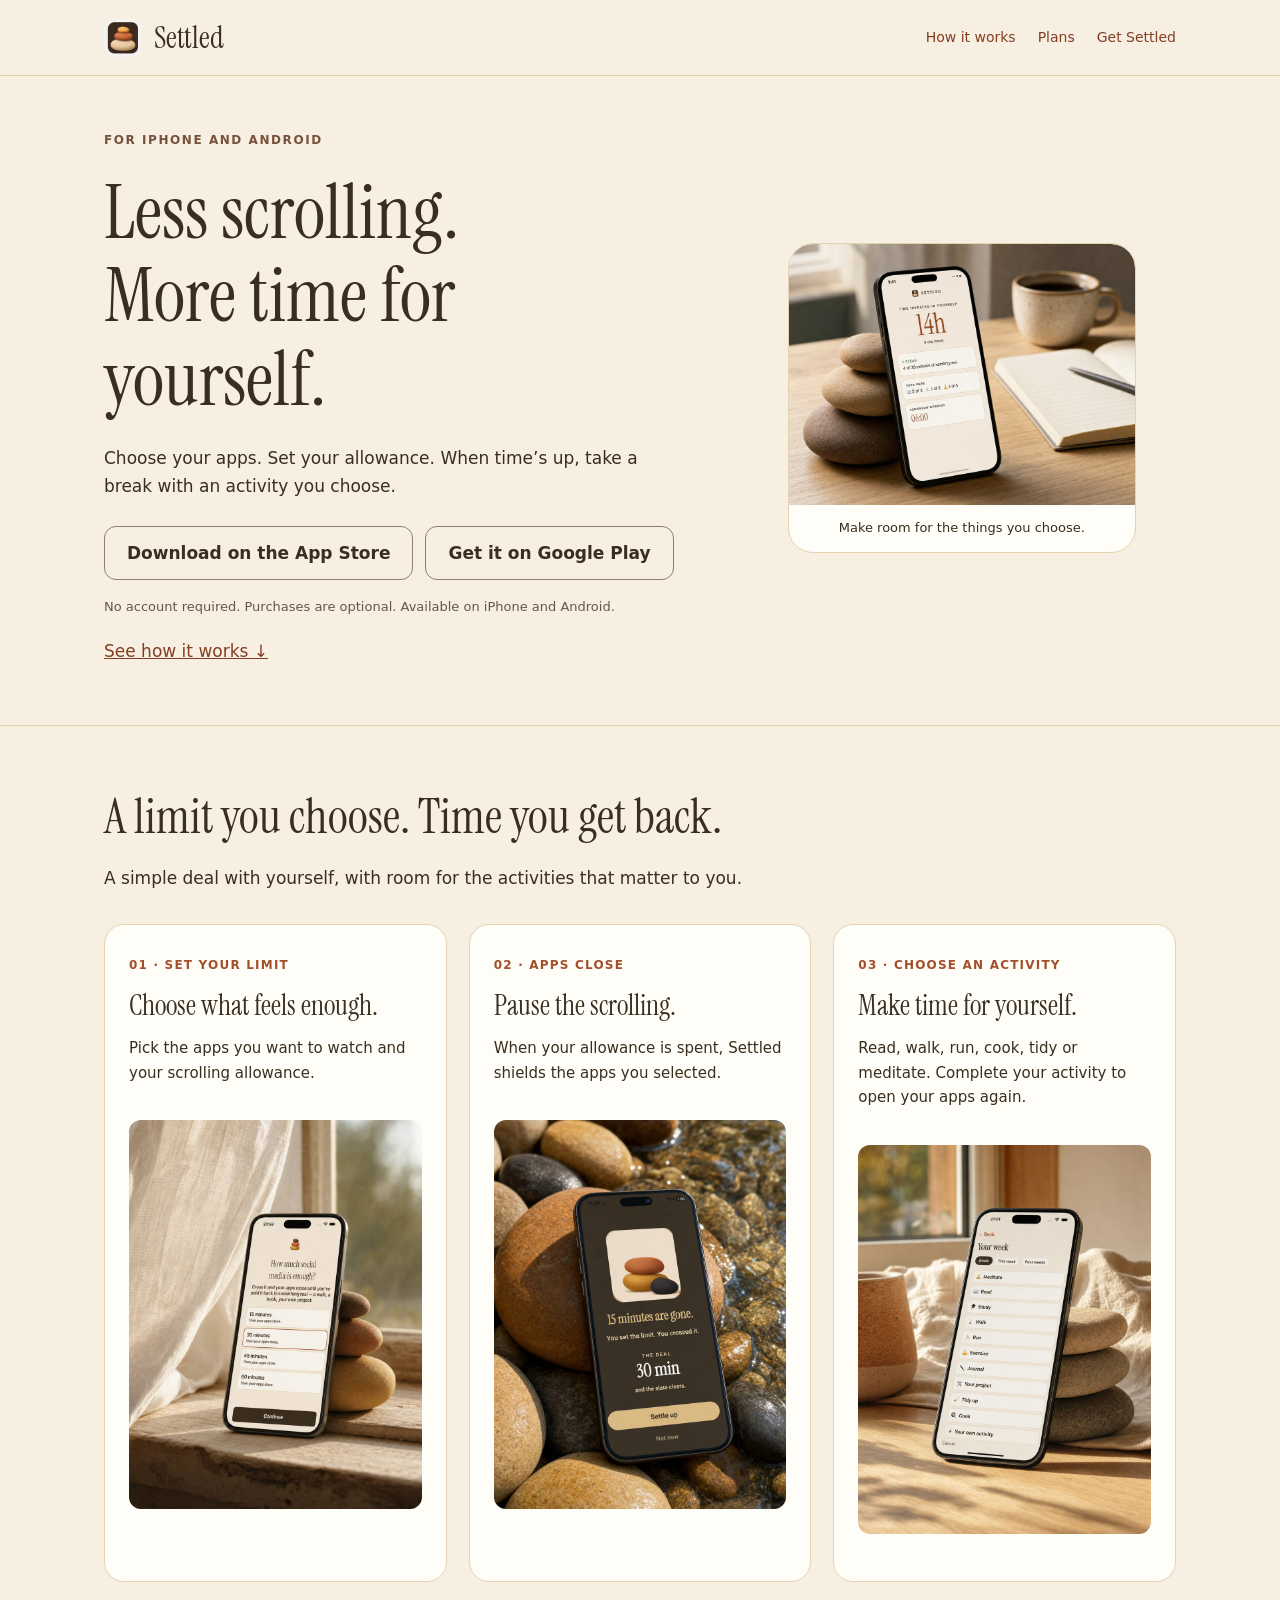
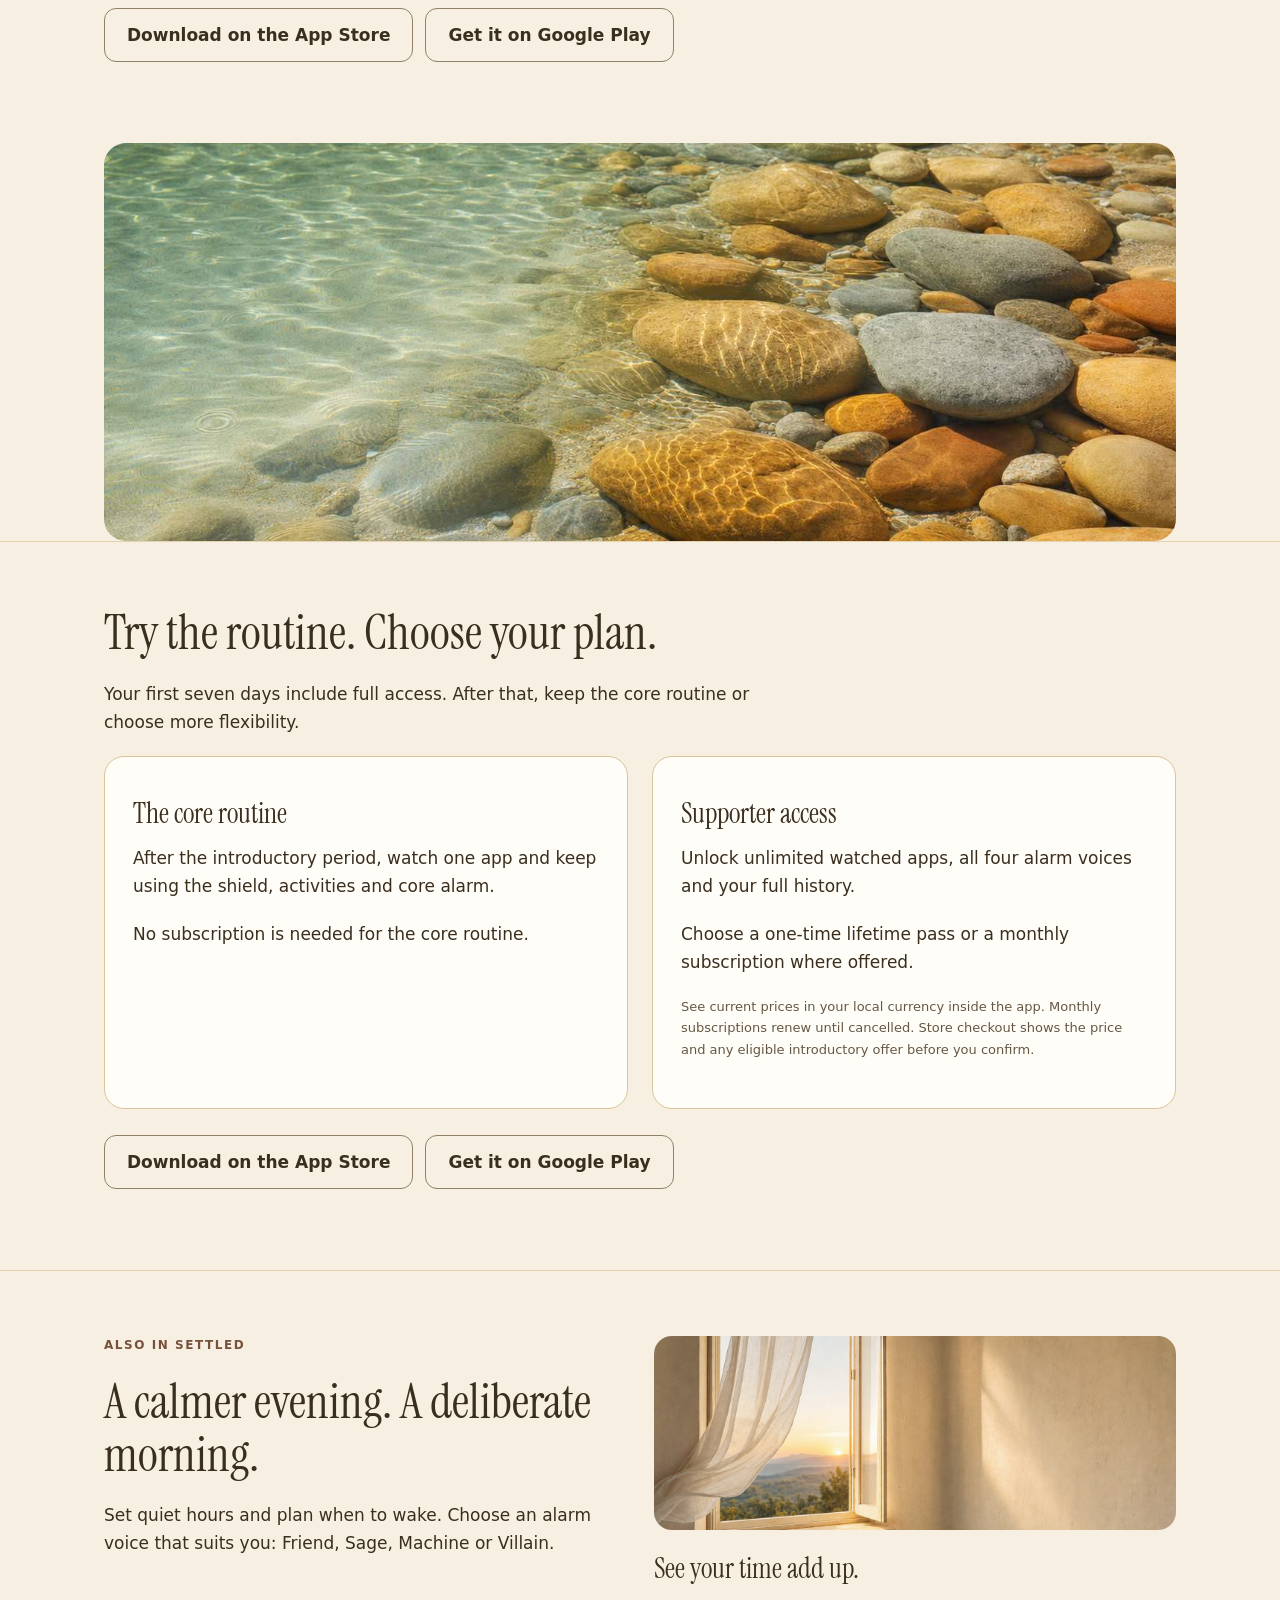
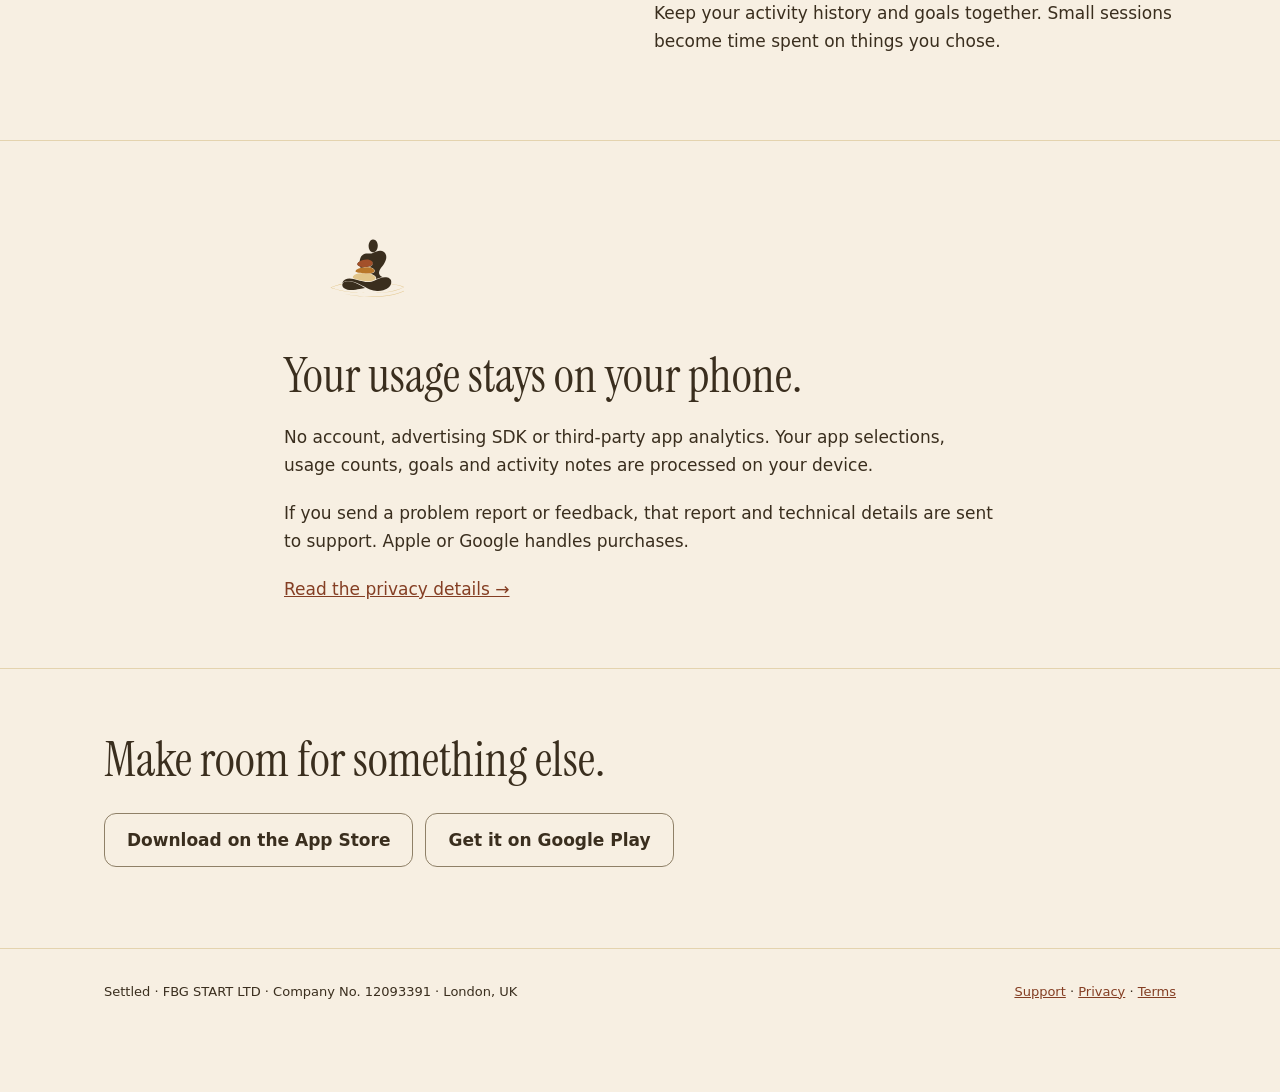
